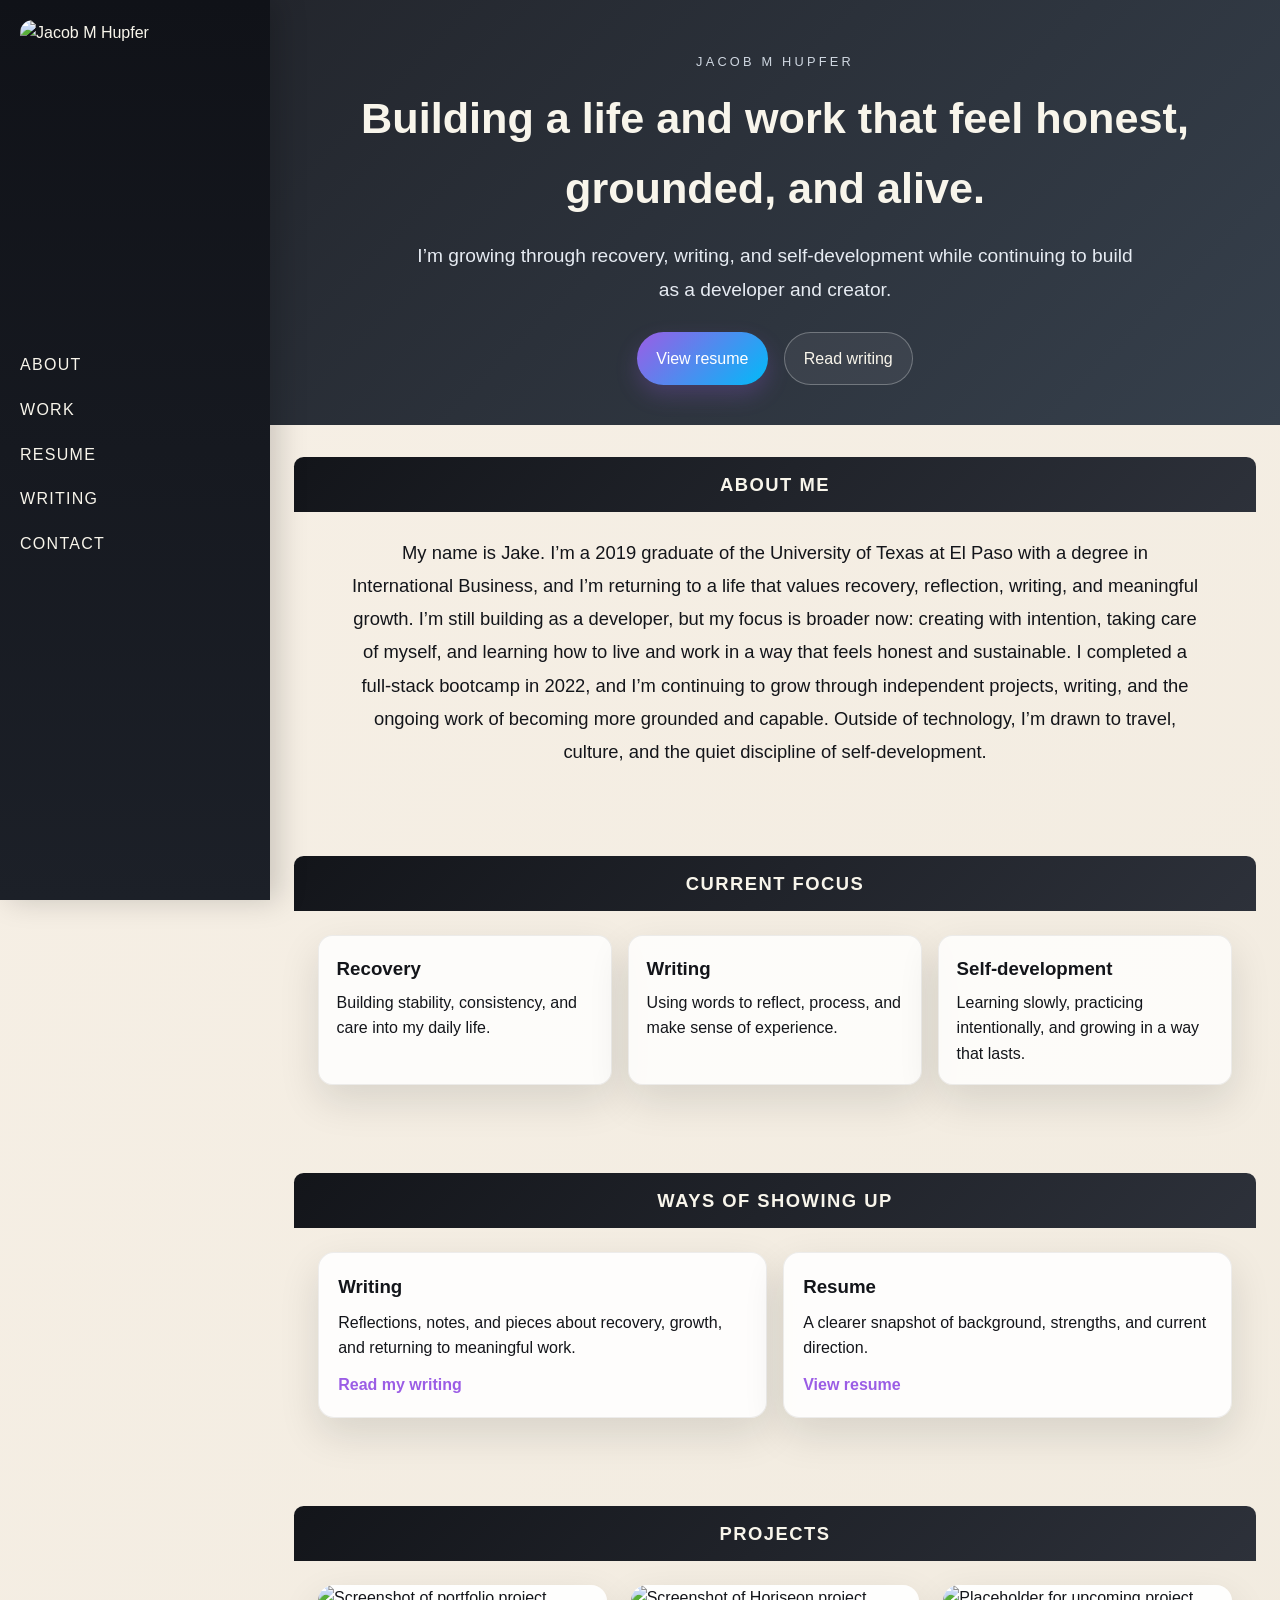
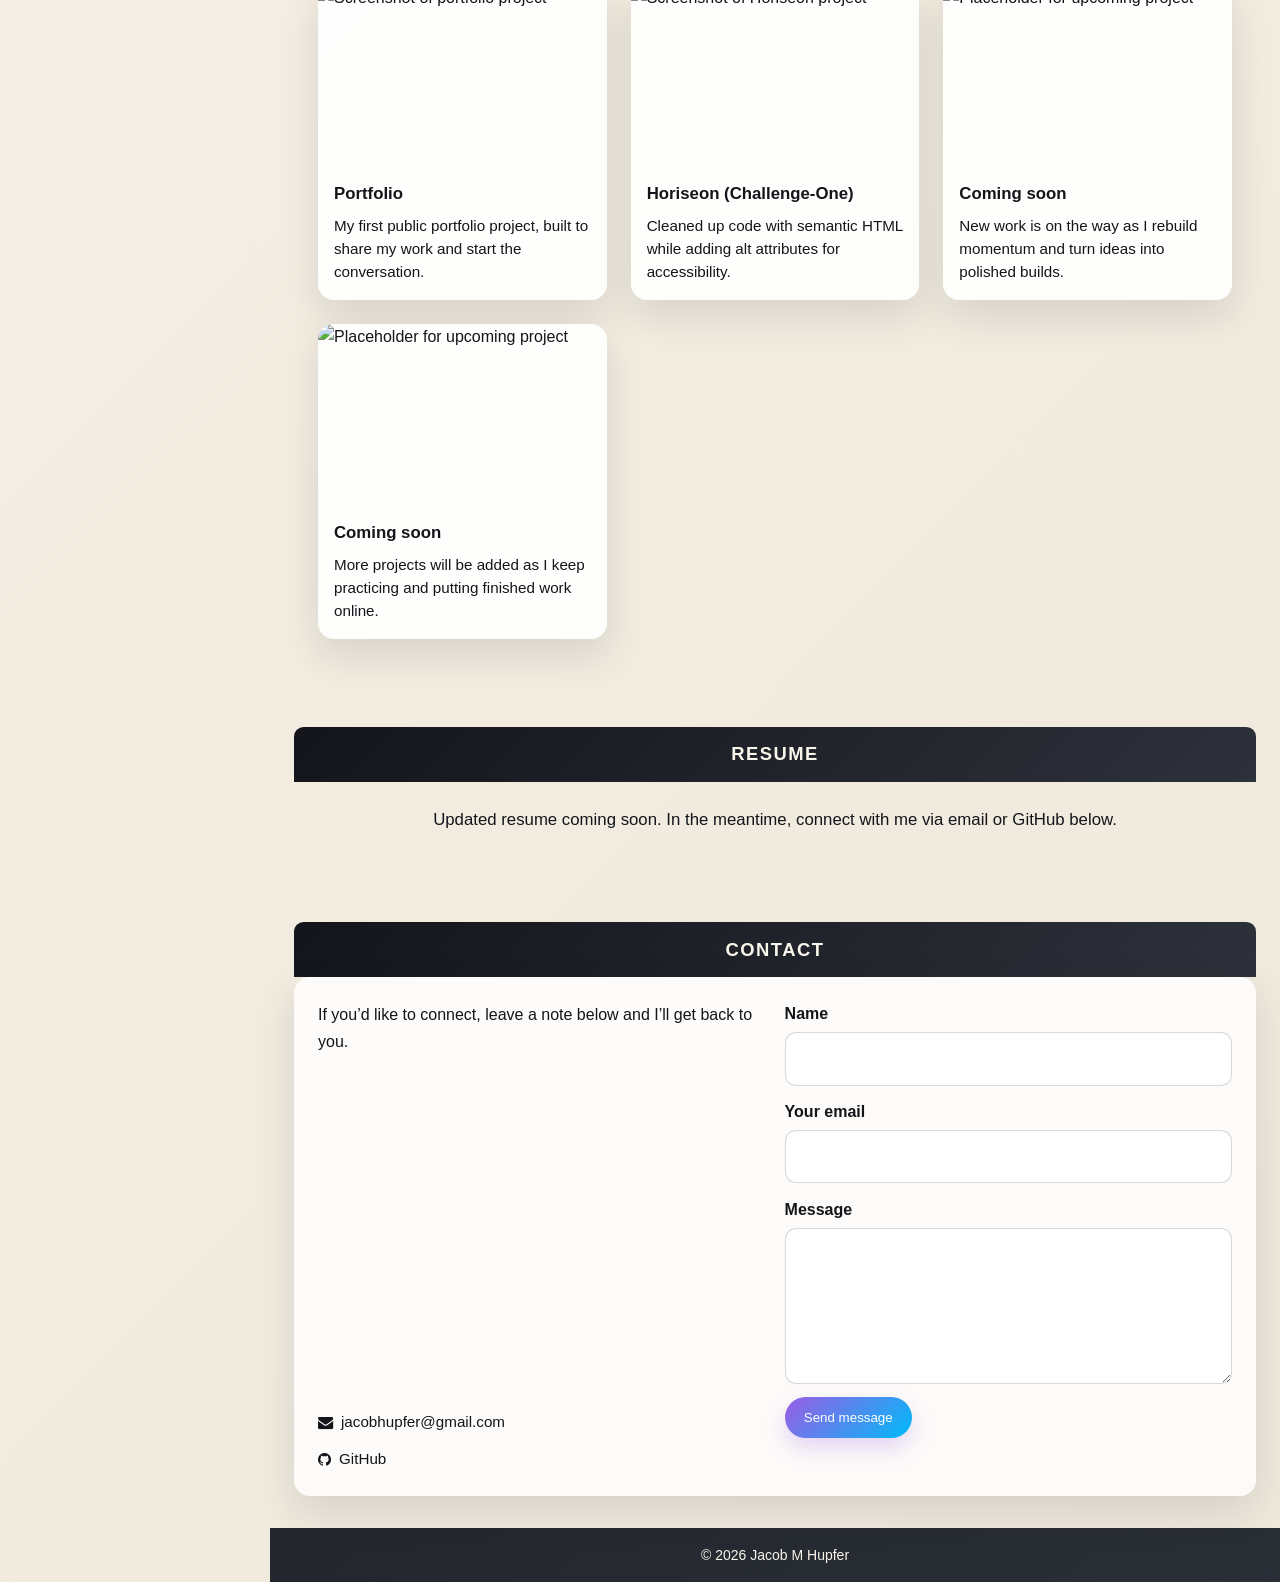
==== index.html @ 5aeaf030 "Polish branding and navigation" ====
<!DOCTYPE html>
<html lang="en">

<head>
    <meta charset="UTF-8">
    <meta name="viewport" content="width=device-width, initial-scale=1.0">
    <meta name="description" content="Portfolio of Jacob M Hupfer — developer returning to software through independent projects.">
    <link rel="stylesheet" href="assets/css/style.css">
    <link rel="stylesheet" href="https://maxcdn.bootstrapcdn.com/font-awesome/4.4.0/css/font-awesome.min.css">
    <title>Jacob M Hupfer | Portfolio</title>
</head>

<body>
    <nav class="navbar" aria-label="Main navigation">
        <img src="assets/images/Profile Photo.jpg" alt="Jacob M Hupfer" width="230" height="300">
        <ul class="navbar-items">
            <li><a href="#bio">About</a></li>
            <li><a href="#projects">Work</a></li>
            <li><a href="resume.html">Resume</a></li>
            <li><a href="writing.html">Writing</a></li>
            <li><a href="#call-me">Contact</a></li>
        </ul>
    </nav>

    <div class="page-content">
        <header class="site-header">
            <div class="hero-content">
                <p class="eyebrow">Jacob M Hupfer</p>
                <h1>Building a life and work that feel honest, grounded, and alive.</h1>
                <p class="hero-copy">I’m growing through recovery, writing, and self-development while continuing to build as a developer and creator.</p>
                <div class="hero-actions">
                    <a class="button primary" href="resume.html">View resume</a>
                    <a class="button secondary" href="writing.html">Read writing</a>
                </div>
            </div>
        </header>

        <main>
            <section class="biography fade-in">
                <h2 id="bio">About Me</h2>
                <p>
                    My name is Jake. I’m a 2019 graduate of the University of Texas at El Paso with a degree in International
                    Business, and I’m returning to a life that values recovery, reflection, writing, and meaningful growth.
                    I’m still building as a developer, but my focus is broader now: creating with intention, taking care of
                    myself, and learning how to live and work in a way that feels honest and sustainable. I completed a
                    full-stack bootcamp in 2022, and I’m continuing to grow through independent projects, writing, and the
                    ongoing work of becoming more grounded and capable. Outside of technology, I’m drawn to travel,
                    culture, and the quiet discipline of self-development.
                </p>
            </section>

            <section class="focus-section fade-in">
                <h2 id="focus">Current Focus</h2>
                <div class="focus-grid">
                    <article class="focus-card">
                        <h3>Recovery</h3>
                        <p>Building stability, consistency, and care into my daily life.</p>
                    </article>
                    <article class="focus-card">
                        <h3>Writing</h3>
                        <p>Using words to reflect, process, and make sense of experience.</p>
                    </article>
                    <article class="focus-card">
                        <h3>Self-development</h3>
                        <p>Learning slowly, practicing intentionally, and growing in a way that lasts.</p>
                    </article>
                </div>
            </section>

            <section class="path-section fade-in">
                <h2>Ways of showing up</h2>
                <div class="path-grid">
                    <article class="path-card">
                        <h3>Writing</h3>
                        <p>Reflections, notes, and pieces about recovery, growth, and returning to meaningful work.</p>
                        <a class="text-link" href="writing.html">Read my writing</a>
                    </article>
                    <article class="path-card">
                        <h3>Resume</h3>
                        <p>A clearer snapshot of background, strengths, and current direction.</p>
                        <a class="text-link" href="resume.html">View resume</a>
                    </article>
                </div>
            </section>

            <section class="projects fade-in">
                <h2 id="projects">Projects</h2>
                <div class="project-grid">
                    <article class="card">
                        <a href="https://jmhupfer.github.io/Challenge-02/" target="_blank" rel="noopener noreferrer">
                            <img src="assets/images/love-coding.jpg" alt="Screenshot of portfolio project">
                        </a>
                        <div class="card-body">
                            <h3>Portfolio</h3>
                            <p>My first public portfolio project, built to share my work and start the conversation.</p>
                        </div>
                    </article>

                    <article class="card">
                        <a href="https://jmhupfer.github.io/Challenge-One/" target="_blank" rel="noopener noreferrer">
                            <img src="assets/images/hacienda.jpg" alt="Screenshot of Horiseon project">
                        </a>
                        <div class="card-body">
                            <h3>Horiseon (Challenge-One)</h3>
                            <p>Cleaned up code with semantic HTML while adding alt attributes for accessibility.</p>
                        </div>
                    </article>

                    <article class="card">
                        <img src="assets/images/black-and-white-city.jpg" alt="Placeholder for upcoming project">
                        <div class="card-body">
                            <h3>Coming soon</h3>
                            <p>New work is on the way as I rebuild momentum and turn ideas into polished builds.</p>
                        </div>
                    </article>

                    <article class="card">
                        <img src="assets/images/black-and-white-city.jpg" alt="Placeholder for upcoming project">
                        <div class="card-body">
                            <h3>Coming soon</h3>
                            <p>More projects will be added as I keep practicing and putting finished work online.</p>
                        </div>
                    </article>
                </div>
            </section>

            <section class="resume-section fade-in">
                <h2 id="resume">Resume</h2>
                <p>Updated resume coming soon. In the meantime, connect with me via email or GitHub below.</p>
            </section>

            <section class="contacts fade-in">
                <h2 id="call-me">Contact</h2>
                <div class="contact-shell">
                    <div class="contact-details">
                        <p class="contact-intro">If you’d like to connect, leave a note below and I’ll get back to you.</p>
                        <ul class="contact-links">
                            <li><i class="fa fa-envelope" aria-hidden="true"></i><a href="mailto:jacobhupfer@gmail.com">jacobhupfer@gmail.com</a></li>
                            <li><i class="fa fa-github" aria-hidden="true"></i><a href="https://github.com/JMHupfer" target="_blank" rel="noopener noreferrer">GitHub</a></li>
                        </ul>
                    </div>

                    <form class="contact-form" id="contact-form" novalidate>
                        <div class="form-row">
                            <label for="name">Name</label>
                            <input id="name" name="name" type="text" required autocomplete="name">
                        </div>

                        <div class="form-row">
                            <label for="email">Your email</label>
                            <input id="email" name="email" type="email" required autocomplete="email">
                        </div>

                        <div class="form-row">
                            <label for="message">Message</label>
                            <textarea id="message" name="message" rows="5" required></textarea>
                        </div>

                        <button class="button primary" type="submit">Send message</button>
                        <p class="form-status" id="form-status" role="status" aria-live="polite"></p>
                    </form>
                </div>
            </section>
        </main>

        <footer class="site-footer">
            <p>&copy; <span id="year"></span> Jacob M Hupfer</p>
        </footer>
    </div>

    <script>
        const reveals = document.querySelectorAll('.fade-in');
        const observer = new IntersectionObserver((entries) => {
            entries.forEach((entry) => {
                if (entry.isIntersecting) {
                    entry.target.classList.add('visible');
                    observer.unobserve(entry.target);
                }
            });
        }, { threshold: 0.15 });

        reveals.forEach((element) => observer.observe(element));
        document.getElementById('year').textContent = new Date().getFullYear();

        const form = document.getElementById('contact-form');
        const statusMessage = document.getElementById('form-status');

        form.addEventListener('submit', async (event) => {
            event.preventDefault();

            const name = document.getElementById('name').value.trim();
            const senderEmail = document.getElementById('email').value.trim();
            const message = document.getElementById('message').value.trim();

            if (!name || !senderEmail || !message) {
                statusMessage.textContent = 'Please fill in each field before sending.';
                statusMessage.className = 'form-status error';
                return;
            }

            statusMessage.textContent = 'Sending your message...';
            statusMessage.className = 'form-status';

            const formData = new FormData(form);
            formData.set('_subject', `Portfolio contact from ${name}`);
            formData.set('_captcha', 'false');
            formData.set('_template', 'table');

            try {
                const response = await fetch('https://formsubmit.co/ajax/jacobhupfer@gmail.com', {
                    method: 'POST',
                    body: formData
                });

                if (!response.ok) {
                    throw new Error('Unable to send message');
                }

                form.reset();
                statusMessage.textContent = 'Thanks! Your message has been sent.';
                statusMessage.className = 'form-status success';
            } catch (error) {
                statusMessage.textContent = 'Sorry, that did not go through. Please email me directly instead.';
                statusMessage.className = 'form-status error';
            }
        });
    </script>
</body>

</html>
---- assets/css/style.css ----
:root {
  --sidebar-width: 270px;
  --color-bg: #efe9dd;
  --color-dark: #23262d;
  --color-black: #13151a;
  --color-light: #f8f5eb;
  --color-accent: #9b5de5;
  --color-accent-2: #00bbf9;
  --shadow: 0 16px 40px rgba(19, 21, 26, 0.12);
}

* {
  box-sizing: border-box;
  margin: 0;
  padding: 0;
}

html {
  scroll-behavior: smooth;
}

body {
  font-family: 'Segoe UI', Tahoma, Geneva, Verdana, sans-serif;
  background: linear-gradient(135deg, #f7f0e6 0%, var(--color-bg) 100%);
  color: var(--color-black);
  line-height: 1.6;
}

a {
  color: inherit;
  text-decoration: none;
}

img {
  display: block;
  max-width: 100%;
  height: auto;
}

.navbar {
  position: fixed;
  top: 0;
  left: 0;
  width: var(--sidebar-width);
  height: 100vh;
  padding: 20px;
  background: linear-gradient(180deg, #101218 0%, #1c2028 100%);
  color: var(--color-light);
  z-index: 100;
  box-shadow: 8px 0 28px rgba(0, 0, 0, 0.18);
}

.navbar img {
  width: 100%;
  height: auto;
  margin-bottom: 2rem;
  object-fit: cover;
  border-radius: 0.8rem;
}

.navbar-items {
  display: flex;
  flex-direction: column;
  gap: 1.2rem;
  list-style: none;
  text-transform: uppercase;
  font-size: 1rem;
  letter-spacing: 0.08em;
}

.navbar-items a {
  color: var(--color-light);
  transition: border-color 0.2s ease, color 0.2s ease;
}

.navbar-items a:hover,
.navbar-items a:focus-visible {
  color: #fff;
  border-bottom: 2px solid var(--color-light);
}

.page-content {
  margin-left: var(--sidebar-width);
  min-height: 100vh;
  display: flex;
  flex-direction: column;
}

.site-header {
  background: linear-gradient(135deg, var(--color-dark) 0%, #36404c 100%);
  color: var(--color-light);
  padding: 3rem 1.5rem 2.5rem;
}

.hero-content {
  max-width: 900px;
  margin: 0 auto;
  text-align: center;
}

.eyebrow {
  display: inline-block;
  margin-bottom: 0.75rem;
  font-size: 0.8rem;
  letter-spacing: 0.25em;
  text-transform: uppercase;
  color: #cfd7e1;
}

.site-header h1 {
  font-size: clamp(1.8rem, 3.5vw, 2.7rem);
  font-weight: 600;
  margin-bottom: 1rem;
}

.hero-copy {
  font-size: clamp(1rem, 2vw, 1.2rem);
  line-height: 1.8;
  color: #e6ebf2;
  max-width: 720px;
  margin: 0 auto 1.5rem;
}

.hero-actions {
  display: flex;
  justify-content: center;
  gap: 1rem;
  flex-wrap: wrap;
}

.button {
  display: inline-flex;
  align-items: center;
  justify-content: center;
  padding: 0.8rem 1.2rem;
  border-radius: 999px;
  transition: transform 0.2s ease, box-shadow 0.2s ease;
}

.button:hover,
.button:focus-visible {
  transform: translateY(-2px);
}

.button.primary {
  background: linear-gradient(135deg, var(--color-accent), var(--color-accent-2));
  color: white;
  box-shadow: 0 10px 22px rgba(155, 93, 229, 0.24);
}

.button.secondary {
  border: 1px solid rgba(255, 255, 255, 0.28);
  color: var(--color-light);
  background: rgba(255, 255, 255, 0.06);
}

main section {
  padding: 0 1.5rem 2rem;
}

main h2 {
  text-align: center;
  padding: 0.8rem 1rem;
  background: linear-gradient(135deg, var(--color-black), #2d313a);
  color: var(--color-light);
  text-transform: uppercase;
  font-size: 1.15rem;
  font-weight: 600;
  letter-spacing: 0.08em;
  border-radius: 0.6rem 0.6rem 0 0;
}

.biography,
.focus-section,
.projects,
.resume-section,
.contacts {
  margin-top: 2rem;
}

.biography p {
  padding: 1.5rem;
  font-size: clamp(1rem, 2vw, 1.15rem);
  line-height: 1.8;
  text-align: center;
  max-width: 900px;
  margin: 0 auto;
}

.focus-grid {
  display: grid;
  grid-template-columns: repeat(auto-fit, minmax(220px, 1fr));
  gap: 1rem;
  padding: 1.5rem;
}

.focus-card {
  padding: 1.1rem;
  background: rgba(255, 255, 255, 0.8);
  border: 1px solid rgba(19, 21, 26, 0.07);
  border-radius: 0.9rem;
  box-shadow: var(--shadow);
}

.focus-card h3 {
  margin-bottom: 0.4rem;
  color: var(--color-black);
}

.project-grid {
  display: grid;
  grid-template-columns: repeat(auto-fit, minmax(270px, 1fr));
  gap: 1.5rem;
  padding: 1.5rem;
}

.card {
  display: flex;
  flex-direction: column;
  background: rgba(255, 255, 255, 0.95);
  border-radius: 1rem;
  overflow: hidden;
  box-shadow: var(--shadow);
  transition: transform 0.2s ease, box-shadow 0.2s ease;
}

.card:hover,
.card:focus-within {
  transform: translateY(-6px);
  box-shadow: 0 22px 44px rgba(19, 21, 26, 0.16);
}

.card a {
  display: block;
}

.card img {
  width: 100%;
  aspect-ratio: 16 / 10;
  object-fit: cover;
  transition: opacity 0.2s ease;
}

.card a:hover img,
.card a:focus-visible img {
  opacity: 0.8;
}

.card-body {
  padding: 1rem;
  color: var(--color-black);
  flex: 1;
}

.card-body h3 {
  font-size: 1.05rem;
  font-weight: 600;
  margin-bottom: 0.45rem;
}

.card-body p {
  font-size: 0.95rem;
  line-height: 1.5;
}

.resume-section p {
  padding: 1.5rem;
  font-size: 1.05rem;
  line-height: 1.7;
  text-align: center;
}

.contact-links {
  display: flex;
  flex-wrap: wrap;
  justify-content: center;
  gap: 1rem 2rem;
  list-style: none;
  padding: 1.5rem;
  text-transform: uppercase;
  font-size: 0.95rem;
}

.contact-links li {
  display: flex;
  align-items: center;
  gap: 0.5rem;
}

.contact-links a:hover,
.contact-links a:focus-visible {
  border-bottom: 2px solid var(--color-black);
}

.path-section {
  margin-top: 2rem;
}

.path-grid {
  display: grid;
  grid-template-columns: repeat(auto-fit, minmax(260px, 1fr));
  gap: 1rem;
  padding: 1.5rem;
}

.path-card {
  padding: 1.2rem;
  background: rgba(255, 255, 255, 0.88);
  border: 1px solid rgba(19, 21, 26, 0.07);
  border-radius: 1rem;
  box-shadow: var(--shadow);
}

.path-card h3 {
  margin-bottom: 0.45rem;
}

.text-link {
  display: inline-block;
  margin-top: 0.7rem;
  font-weight: 600;
  color: var(--color-accent);
}

.contact-shell {
  display: grid;
  grid-template-columns: repeat(auto-fit, minmax(270px, 1fr));
  gap: 1.2rem;
  padding: 1.5rem;
  background: rgba(255, 255, 255, 0.82);
  border-radius: 1rem;
  box-shadow: var(--shadow);
}

.contact-details {
  display: flex;
  flex-direction: column;
  justify-content: space-between;
  gap: 1rem;
}

.contact-intro {
  font-size: 1rem;
  line-height: 1.7;
}

.contact-links {
  display: grid;
  gap: 0.8rem;
  justify-content: start;
  padding: 0;
  text-transform: none;
}

.contact-form {
  display: grid;
  gap: 0.85rem;
}

.form-row {
  display: grid;
  gap: 0.35rem;
}

.form-row label {
  font-weight: 600;
}

.form-row input,
.form-row textarea {
  width: 100%;
  padding: 0.8rem 0.9rem;
  border: 1px solid rgba(19, 21, 26, 0.16);
  border-radius: 0.7rem;
  font: inherit;
  background: #fff;
}

.form-row textarea {
  resize: vertical;
}

.contact-form button {
  border: 0;
  cursor: pointer;
  justify-self: start;
}

.form-status {
  min-height: 1.25rem;
  font-size: 0.95rem;
  color: var(--color-dark);
  transition: color 0.2s ease, transform 0.2s ease;
}

.form-status.success {
  color: #1f7a43;
  transform: translateY(-2px);
  animation: pulse-success 0.6s ease;
}

.form-status.error {
  color: #b00020;
  transform: translateY(-2px);
}

@keyframes pulse-success {
  0% { transform: scale(0.98); }
  50% { transform: scale(1.01); }
  100% { transform: scale(1); }
}

.subpage-hero {
  padding-bottom: 2rem;
}

.subpage-content {
  padding: 1.5rem;
  max-width: 860px;
  margin: 0 auto 2rem;
}

.subpage-content .intro,
.subpage-content .section-card {
  background: rgba(255, 255, 255, 0.9);
  border-radius: 1rem;
  box-shadow: var(--shadow);
  padding: 1.2rem 1.3rem;
  margin-bottom: 1rem;
}

.section-card h3 {
  margin-bottom: 0.45rem;
}

.section-card ul {
  padding-left: 1.2rem;
  display: grid;
  gap: 0.45rem;
}

.site-footer {
  margin-top: auto;
  background: linear-gradient(135deg, var(--color-dark), #2a2f37);
  color: var(--color-light);
  text-align: center;
  padding: 1rem;
  font-size: 0.875rem;
}

.fade-in {
  opacity: 0;
  transform: translateY(22px);
  transition: opacity 0.6s ease, transform 0.6s ease;
}

.fade-in.visible {
  opacity: 1;
  transform: translateY(0);
}

@media (max-width: 900px) {
  .navbar {
    width: 220px;
  }

  .page-content {
    margin-left: 220px;
  }
}

@media (max-width: 768px) {
  .navbar {
    position: static;
    width: 100%;
    height: auto;
    box-shadow: none;
  }

  .navbar img {
    max-width: 180px;
    margin: 0 auto 1.5rem;
  }

  .navbar-items {
    flex-direction: row;
    flex-wrap: wrap;
    justify-content: center;
    gap: 1rem;
  }

  .page-content {
    margin-left: 0;
  }

  .project-grid,
  .focus-grid {
    grid-template-columns: 1fr;
  }

  .contact-links {
    flex-direction: column;
    align-items: center;
  }
}

@media (max-width: 480px) {
  .hero-actions {
    flex-direction: column;
  }

  .button {
    width: 100%;
  }

  main section {
    padding: 0 1rem 1.5rem;
  }
}

@media (prefers-reduced-motion: reduce) {
  html {
    scroll-behavior: auto;
  }

  .fade-in {
    opacity: 1;
    transform: none;
    transition: none;
  }

  .button,
  .card {
    transition: none;
  }
}
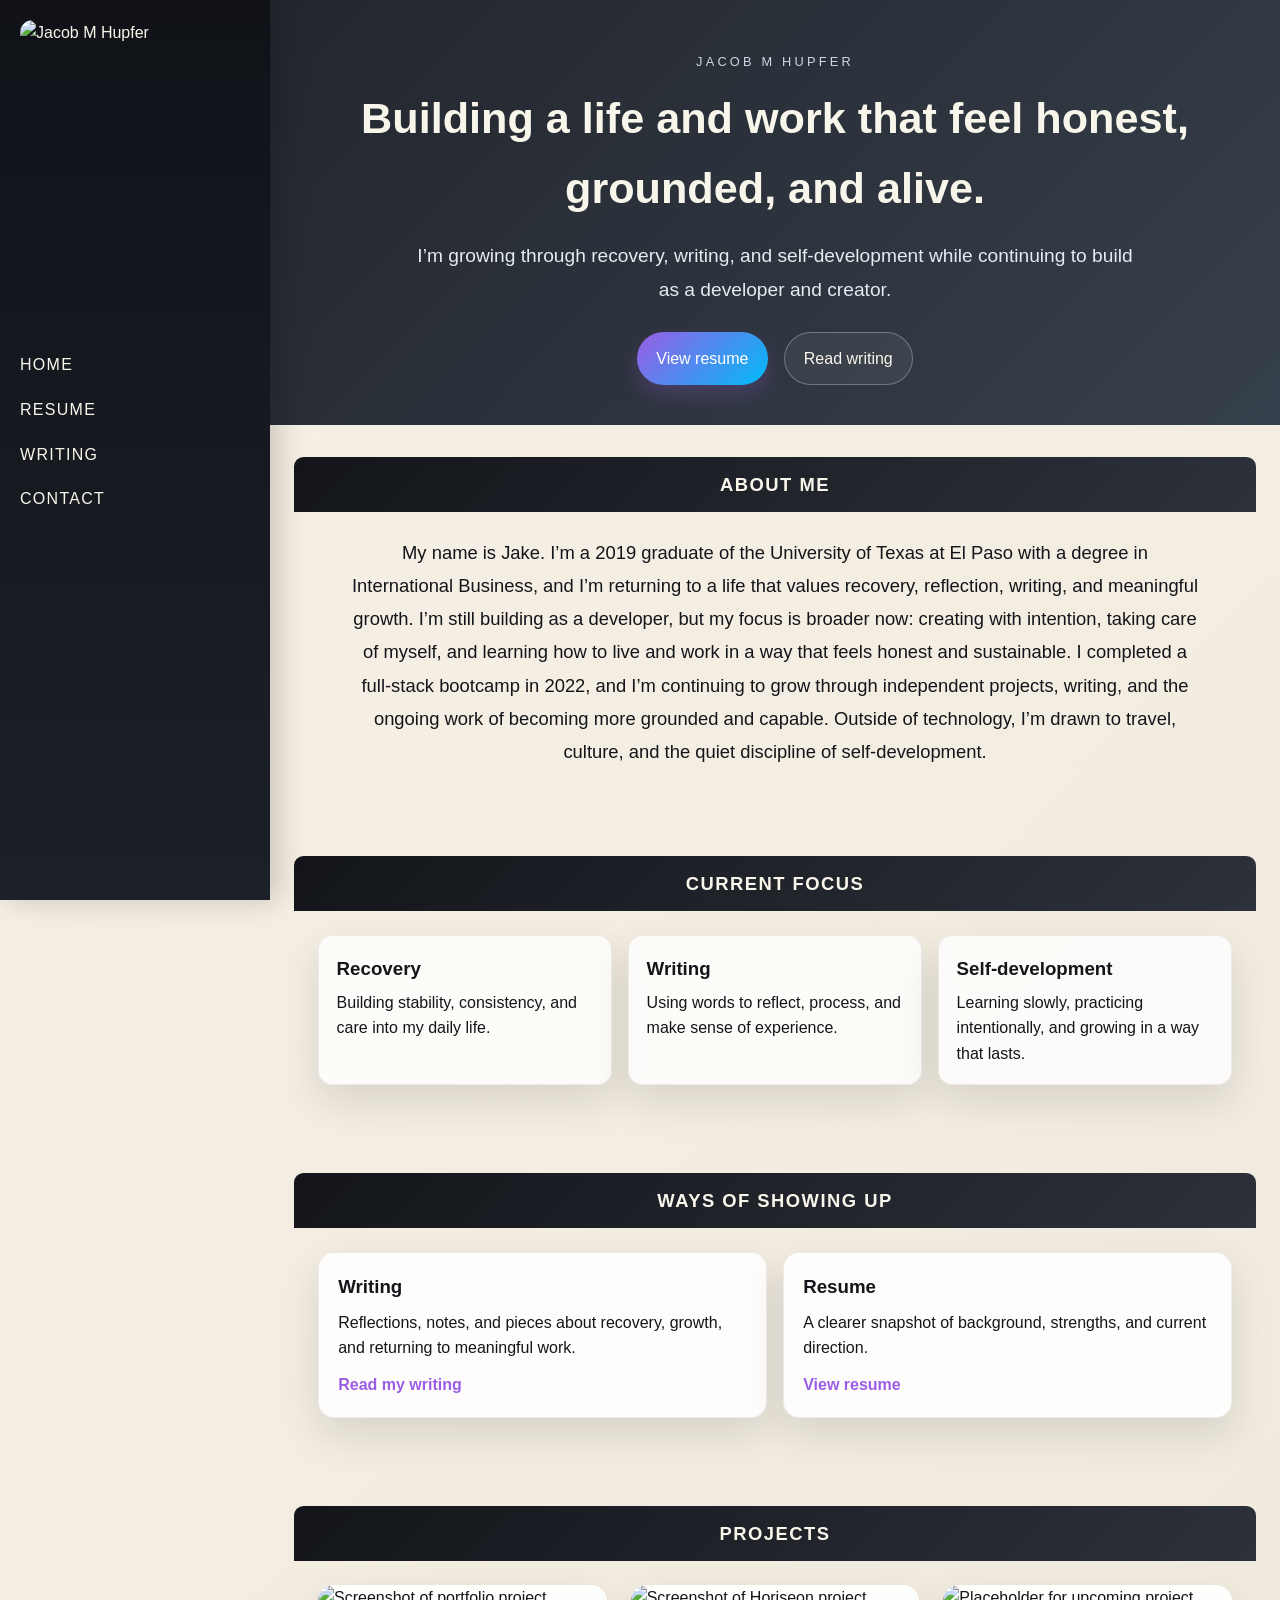
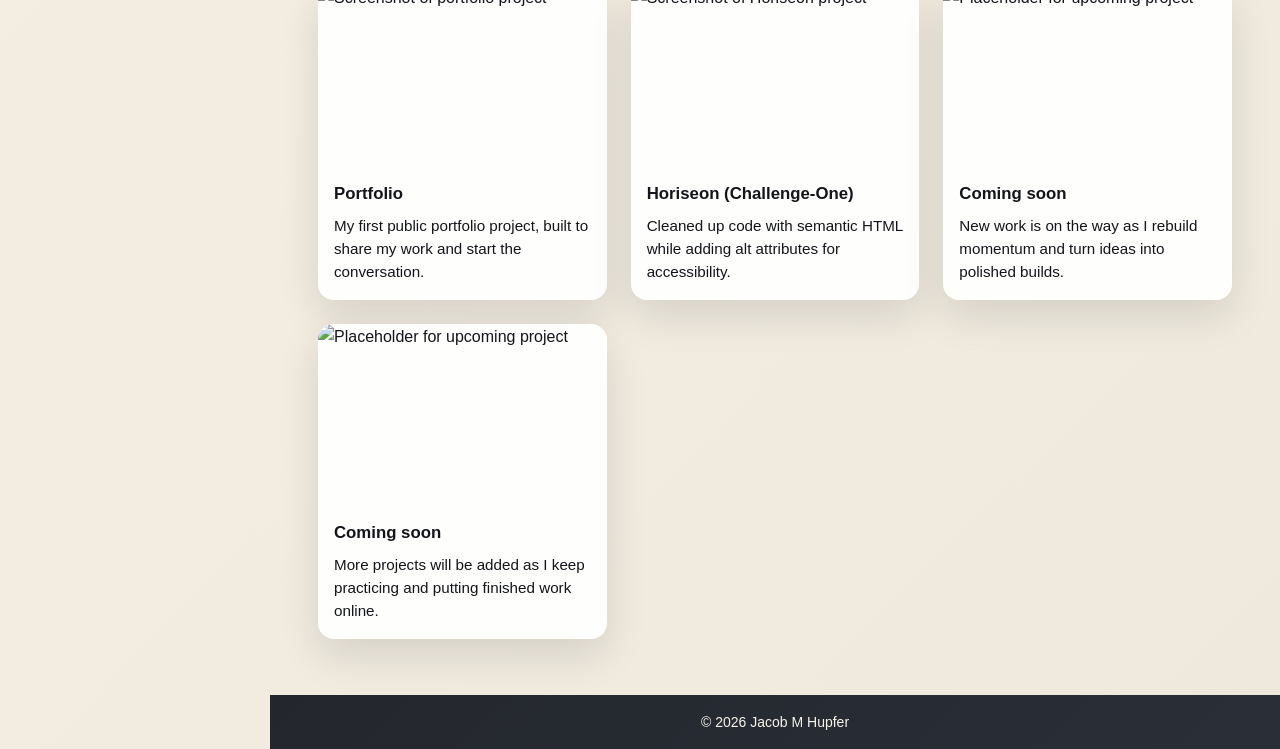
==== commit 003349e4: "Simplify navigation and remove email from contact page" ====
--- a/index.html
+++ b/index.html
@@ -14,11 +14,10 @@
     <nav class="navbar" aria-label="Main navigation">
         <img src="assets/images/Profile Photo.jpg" alt="Jacob M Hupfer" width="230" height="300">
         <ul class="navbar-items">
-            <li><a href="#bio">About</a></li>
-            <li><a href="#projects">Work</a></li>
+            <li><a class="active" href="index.html">Home</a></li>
             <li><a href="resume.html">Resume</a></li>
             <li><a href="writing.html">Writing</a></li>
-            <li><a href="#call-me">Contact</a></li>
+            <li><a href="contact.html">Contact</a></li>
         </ul>
     </nav>
 
@@ -67,8 +66,8 @@
                 </div>
             </section>
 
-            <section class="path-section fade-in">
-                <h2>Ways of showing up</h2>
+            <section class="path-section fade-in" id="showing-up">
+                <h2>Ways of Showing Up</h2>
                 <div class="path-grid">
                     <article class="path-card">
                         <h3>Writing</h3>
@@ -124,43 +123,6 @@
                 </div>
             </section>
 
-            <section class="resume-section fade-in">
-                <h2 id="resume">Resume</h2>
-                <p>Updated resume coming soon. In the meantime, connect with me via email or GitHub below.</p>
-            </section>
-
-            <section class="contacts fade-in">
-                <h2 id="call-me">Contact</h2>
-                <div class="contact-shell">
-                    <div class="contact-details">
-                        <p class="contact-intro">If you’d like to connect, leave a note below and I’ll get back to you.</p>
-                        <ul class="contact-links">
-                            <li><i class="fa fa-envelope" aria-hidden="true"></i><a href="mailto:jacobhupfer@gmail.com">jacobhupfer@gmail.com</a></li>
-                            <li><i class="fa fa-github" aria-hidden="true"></i><a href="https://github.com/JMHupfer" target="_blank" rel="noopener noreferrer">GitHub</a></li>
-                        </ul>
-                    </div>
-
-                    <form class="contact-form" id="contact-form" novalidate>
-                        <div class="form-row">
-                            <label for="name">Name</label>
-                            <input id="name" name="name" type="text" required autocomplete="name">
-                        </div>
-
-                        <div class="form-row">
-                            <label for="email">Your email</label>
-                            <input id="email" name="email" type="email" required autocomplete="email">
-                        </div>
-
-                        <div class="form-row">
-                            <label for="message">Message</label>
-                            <textarea id="message" name="message" rows="5" required></textarea>
-                        </div>
-
-                        <button class="button primary" type="submit">Send message</button>
-                        <p class="form-status" id="form-status" role="status" aria-live="polite"></p>
-                    </form>
-                </div>
-            </section>
         </main>
 
         <footer class="site-footer">
@@ -182,48 +144,6 @@
         reveals.forEach((element) => observer.observe(element));
         document.getElementById('year').textContent = new Date().getFullYear();
 
-        const form = document.getElementById('contact-form');
-        const statusMessage = document.getElementById('form-status');
-
-        form.addEventListener('submit', async (event) => {
-            event.preventDefault();
-
-            const name = document.getElementById('name').value.trim();
-            const senderEmail = document.getElementById('email').value.trim();
-            const message = document.getElementById('message').value.trim();
-
-            if (!name || !senderEmail || !message) {
-                statusMessage.textContent = 'Please fill in each field before sending.';
-                statusMessage.className = 'form-status error';
-                return;
-            }
-
-            statusMessage.textContent = 'Sending your message...';
-            statusMessage.className = 'form-status';
-
-            const formData = new FormData(form);
-            formData.set('_subject', `Portfolio contact from ${name}`);
-            formData.set('_captcha', 'false');
-            formData.set('_template', 'table');
-
-            try {
-                const response = await fetch('https://formsubmit.co/ajax/jacobhupfer@gmail.com', {
-                    method: 'POST',
-                    body: formData
-                });
-
-                if (!response.ok) {
-                    throw new Error('Unable to send message');
-                }
-
-                form.reset();
-                statusMessage.textContent = 'Thanks! Your message has been sent.';
-                statusMessage.className = 'form-status success';
-            } catch (error) {
-                statusMessage.textContent = 'Sorry, that did not go through. Please email me directly instead.';
-                statusMessage.className = 'form-status error';
-            }
-        });
     </script>
 </body>
 
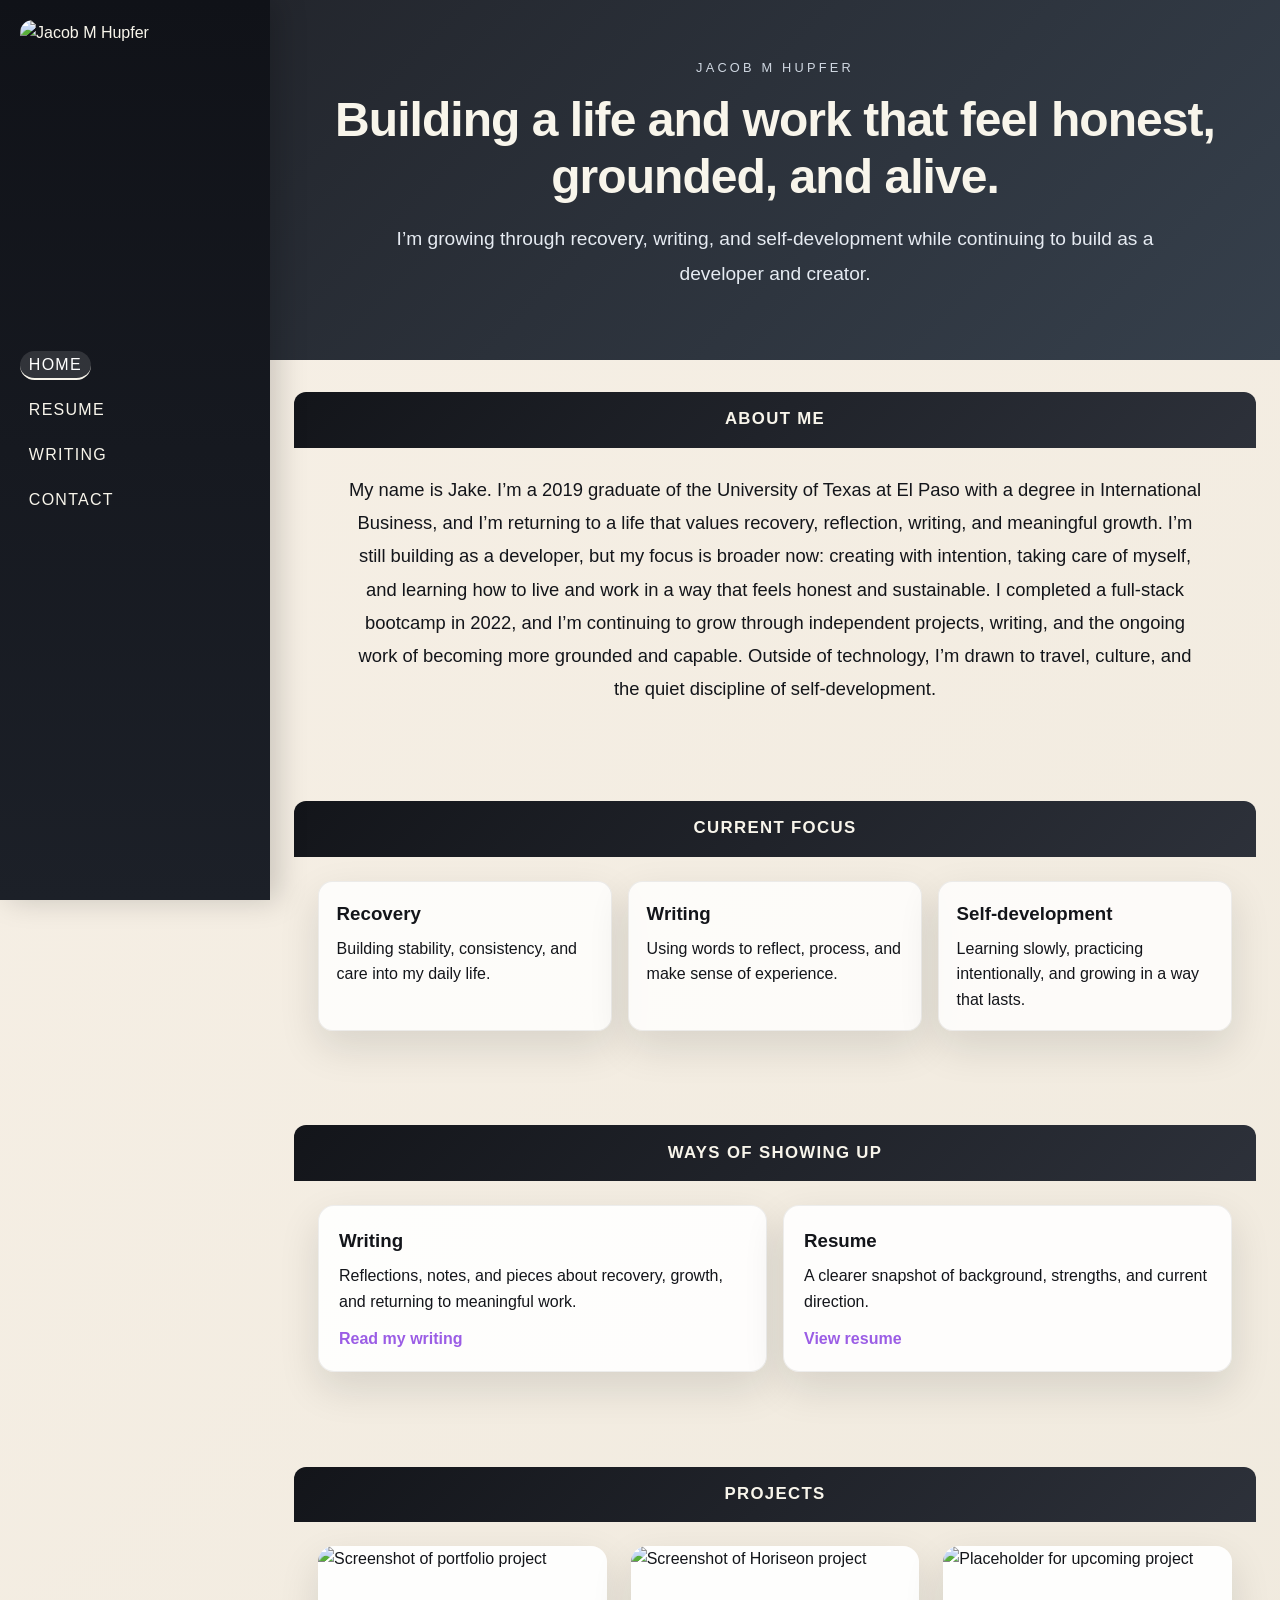
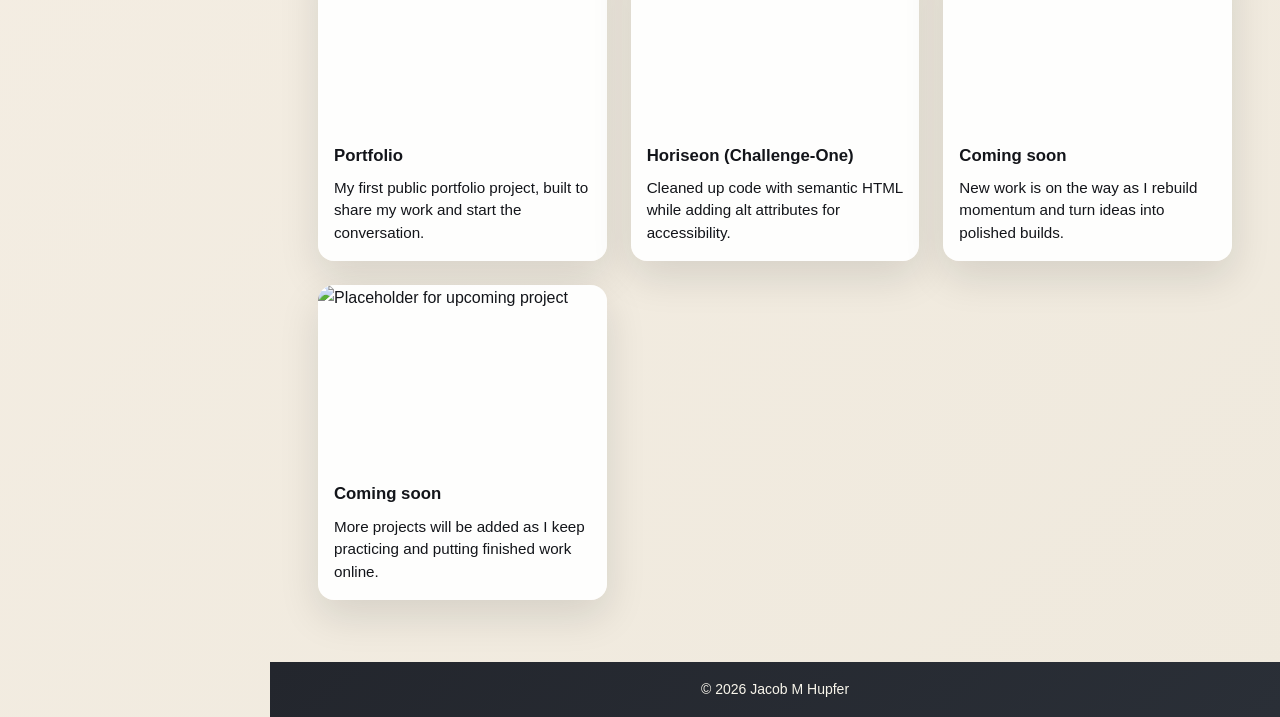
==== commit aa3bf1c3: "Add mobile navigation menu" ====
--- a/index.html
+++ b/index.html
@@ -12,8 +12,13 @@
 
 <body>
     <nav class="navbar" aria-label="Main navigation">
+        <button class="menu-toggle" type="button" aria-expanded="false" aria-controls="navbar-menu" aria-label="Toggle navigation">
+            <span></span>
+            <span></span>
+            <span></span>
+        </button>
         <img src="assets/images/Profile Photo.jpg" alt="Jacob M Hupfer" width="230" height="300">
-        <ul class="navbar-items">
+        <ul class="navbar-items" id="navbar-menu">
             <li><a class="active" href="index.html">Home</a></li>
             <li><a href="resume.html">Resume</a></li>
             <li><a href="writing.html">Writing</a></li>
@@ -27,10 +32,6 @@
                 <p class="eyebrow">Jacob M Hupfer</p>
                 <h1>Building a life and work that feel honest, grounded, and alive.</h1>
                 <p class="hero-copy">I’m growing through recovery, writing, and self-development while continuing to build as a developer and creator.</p>
-                <div class="hero-actions">
-                    <a class="button primary" href="resume.html">View resume</a>
-                    <a class="button secondary" href="writing.html">Read writing</a>
-                </div>
             </div>
         </header>
 
@@ -144,6 +145,15 @@
         reveals.forEach((element) => observer.observe(element));
         document.getElementById('year').textContent = new Date().getFullYear();
 
+        const menuToggle = document.querySelector('.menu-toggle');
+        const navbarMenu = document.getElementById('navbar-menu');
+
+        if (menuToggle && navbarMenu) {
+            menuToggle.addEventListener('click', () => {
+                const isOpen = navbarMenu.classList.toggle('is-open');
+                menuToggle.setAttribute('aria-expanded', String(isOpen));
+            });
+        }
     </script>
 </body>
 
--- a/assets/css/style.css
+++ b/assets/css/style.css
@@ -24,6 +24,7 @@
   background: linear-gradient(135deg, #f7f0e6 0%, var(--color-bg) 100%);
   color: var(--color-black);
   line-height: 1.6;
+  overflow-x: hidden;
 }
 
 a {
@@ -68,13 +69,39 @@
   letter-spacing: 0.08em;
 }
 
+.menu-toggle {
+  display: none;
+  border: 0;
+  background: transparent;
+  padding: 0.2rem;
+  cursor: pointer;
+  margin-bottom: 0.75rem;
+}
+
+.menu-toggle span {
+  display: block;
+  width: 24px;
+  height: 2px;
+  background: var(--color-light);
+  margin: 4px 0;
+  border-radius: 999px;
+}
+
 .navbar-items a {
   color: var(--color-light);
-  transition: border-color 0.2s ease, color 0.2s ease;
+  transition: border-color 0.2s ease, color 0.2s ease, background-color 0.2s ease;
+  padding: 0.3rem 0.55rem;
+  border-radius: 999px;
 }
 
 .navbar-items a:hover,
 .navbar-items a:focus-visible {
+  color: #fff;
+  border-bottom: 2px solid var(--color-light);
+}
+
+.navbar-items a.active {
+  background-color: rgba(255, 255, 255, 0.12);
   color: #fff;
   border-bottom: 2px solid var(--color-light);
 }
@@ -89,11 +116,11 @@
 .site-header {
   background: linear-gradient(135deg, var(--color-dark) 0%, #36404c 100%);
   color: var(--color-light);
-  padding: 3rem 1.5rem 2.5rem;
+  padding: 3.4rem 1.5rem 2.8rem;
 }
 
 .hero-content {
-  max-width: 900px;
+  max-width: 920px;
   margin: 0 auto;
   text-align: center;
 }
@@ -108,16 +135,18 @@
 }
 
 .site-header h1 {
-  font-size: clamp(1.8rem, 3.5vw, 2.7rem);
+  font-size: clamp(2rem, 4vw, 3rem);
   font-weight: 600;
+  line-height: 1.2;
   margin-bottom: 1rem;
+  letter-spacing: -0.02em;
 }
 
 .hero-copy {
   font-size: clamp(1rem, 2vw, 1.2rem);
   line-height: 1.8;
   color: #e6ebf2;
-  max-width: 720px;
+  max-width: 760px;
   margin: 0 auto 1.5rem;
 }
 
@@ -155,19 +184,19 @@
 }
 
 main section {
-  padding: 0 1.5rem 2rem;
+  padding: 0 1.5rem 2.4rem;
 }
 
 main h2 {
   text-align: center;
-  padding: 0.8rem 1rem;
+  padding: 0.9rem 1rem;
   background: linear-gradient(135deg, var(--color-black), #2d313a);
   color: var(--color-light);
   text-transform: uppercase;
-  font-size: 1.15rem;
+  font-size: 1.05rem;
   font-weight: 600;
   letter-spacing: 0.08em;
-  border-radius: 0.6rem 0.6rem 0 0;
+  border-radius: 0.75rem 0.75rem 0 0;
 }
 
 .biography,
@@ -179,11 +208,11 @@
 }
 
 .biography p {
-  padding: 1.5rem;
+  padding: 1.6rem 1.8rem;
   font-size: clamp(1rem, 2vw, 1.15rem);
   line-height: 1.8;
   text-align: center;
-  max-width: 900px;
+  max-width: 920px;
   margin: 0 auto;
 }
 
@@ -226,8 +255,8 @@
 
 .card:hover,
 .card:focus-within {
-  transform: translateY(-6px);
-  box-shadow: 0 22px 44px rgba(19, 21, 26, 0.16);
+  transform: translateY(-5px);
+  box-shadow: 0 18px 36px rgba(19, 21, 26, 0.16);
 }
 
 .card a {
@@ -304,8 +333,8 @@
 }
 
 .path-card {
-  padding: 1.2rem;
-  background: rgba(255, 255, 255, 0.88);
+  padding: 1.25rem;
+  background: rgba(255, 255, 255, 0.9);
   border: 1px solid rgba(19, 21, 26, 0.07);
   border-radius: 1rem;
   box-shadow: var(--shadow);
@@ -475,27 +504,59 @@
     width: 100%;
     height: auto;
     box-shadow: none;
+    padding: 1rem 1rem 0.75rem;
+  }
+
+  .menu-toggle {
+    display: inline-block;
   }
 
   .navbar img {
-    max-width: 180px;
-    margin: 0 auto 1.5rem;
+    max-width: 160px;
+    margin: 0 auto 1rem;
   }
 
   .navbar-items {
-    flex-direction: row;
-    flex-wrap: wrap;
+    display: none;
+    flex-direction: column;
+    align-items: center;
+    gap: 0.7rem 0.85rem;
+    margin-top: 0.5rem;
+  }
+
+  .navbar-items.is-open {
+    display: flex;
+  }
+
+  .navbar-items a {
+    display: inline-flex;
+    align-items: center;
     justify-content: center;
-    gap: 1rem;
+    padding: 0.45rem 0.7rem;
+    font-size: 0.9rem;
   }
 
   .page-content {
     margin-left: 0;
   }
 
+  .site-header {
+    padding: 2.4rem 1rem 2rem;
+  }
+
+  .site-header h1 {
+    font-size: clamp(1.6rem, 6vw, 2.2rem);
+  }
+
   .project-grid,
-  .focus-grid {
+  .focus-grid,
+  .path-grid {
     grid-template-columns: 1fr;
+    padding: 1rem 0;
+  }
+
+  .contact-shell {
+    padding: 1rem;
   }
 
   .contact-links {
@@ -505,16 +566,27 @@
 }
 
 @media (max-width: 480px) {
-  .hero-actions {
-    flex-direction: column;
-  }
-
   .button {
     width: 100%;
   }
 
   main section {
-    padding: 0 1rem 1.5rem;
+    padding: 0 0.9rem 1.2rem;
+  }
+
+  .biography p {
+    padding: 1rem 0.8rem;
+    text-align: left;
+  }
+
+  .path-card,
+  .focus-card,
+  .card {
+    border-radius: 0.85rem;
+  }
+
+  .subpage-content {
+    padding: 1rem 0.85rem 1.5rem;
   }
 }
 
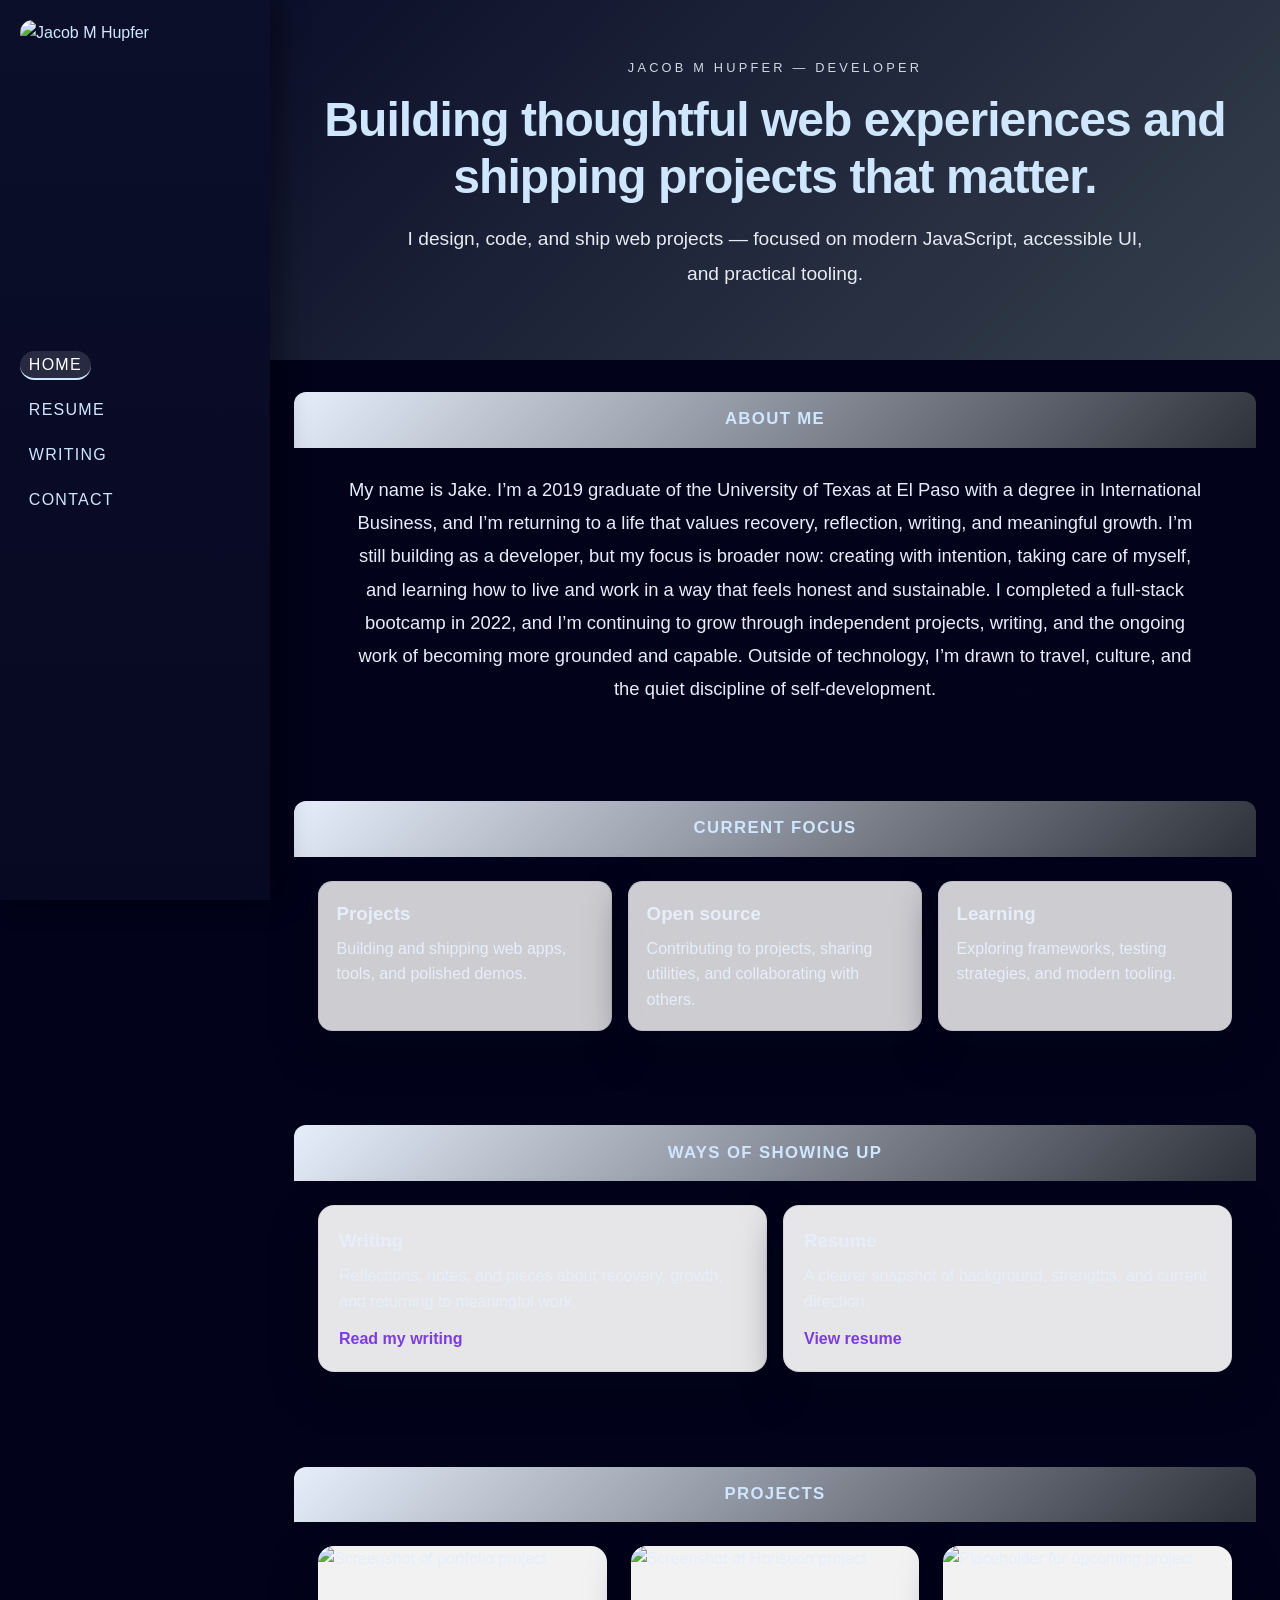
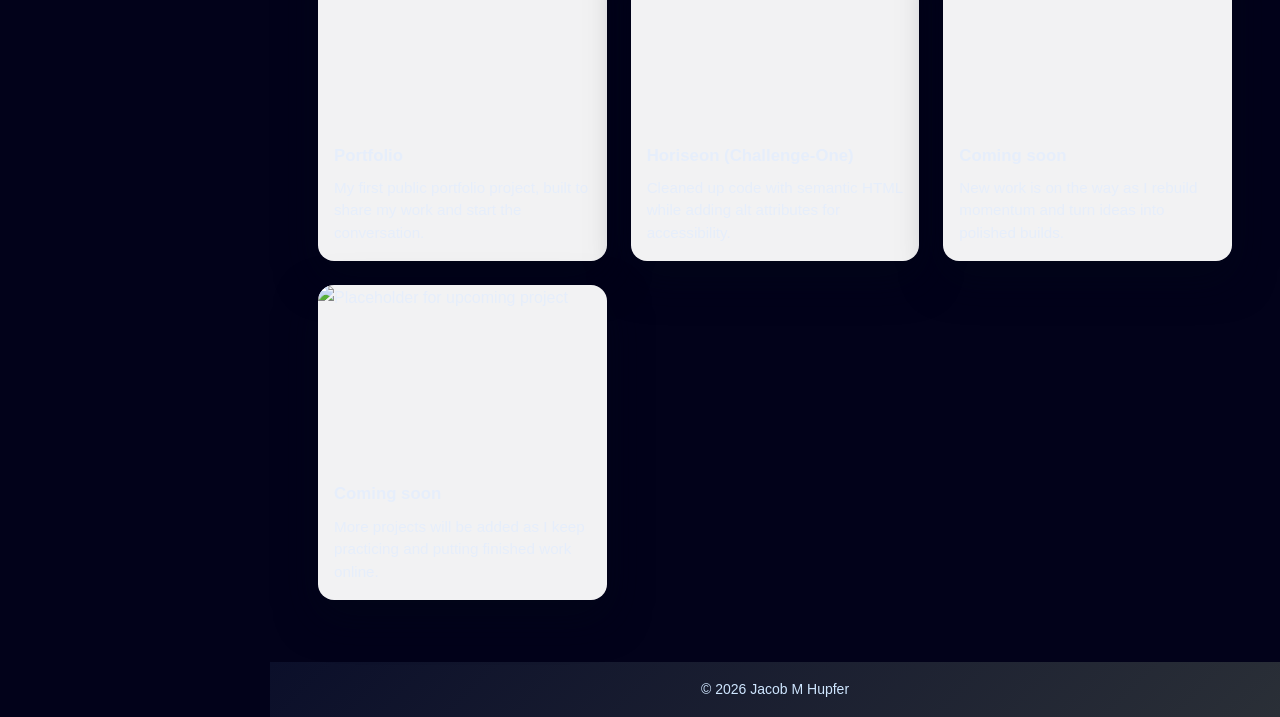
==== commit 322d2348: "Theme: galaxy palette + refocus copy to coding and projects" ====
--- a/index.html
+++ b/index.html
@@ -29,9 +29,9 @@
     <div class="page-content">
         <header class="site-header">
             <div class="hero-content">
-                <p class="eyebrow">Jacob M Hupfer</p>
-                <h1>Building a life and work that feel honest, grounded, and alive.</h1>
-                <p class="hero-copy">I’m growing through recovery, writing, and self-development while continuing to build as a developer and creator.</p>
+                <p class="eyebrow">Jacob M Hupfer — Developer</p>
+                <h1>Building thoughtful web experiences and shipping projects that matter.</h1>
+                <p class="hero-copy">I design, code, and ship web projects — focused on modern JavaScript, accessible UI, and practical tooling.</p>
             </div>
         </header>
 
@@ -52,18 +52,18 @@
             <section class="focus-section fade-in">
                 <h2 id="focus">Current Focus</h2>
                 <div class="focus-grid">
-                    <article class="focus-card">
-                        <h3>Recovery</h3>
-                        <p>Building stability, consistency, and care into my daily life.</p>
-                    </article>
-                    <article class="focus-card">
-                        <h3>Writing</h3>
-                        <p>Using words to reflect, process, and make sense of experience.</p>
-                    </article>
-                    <article class="focus-card">
-                        <h3>Self-development</h3>
-                        <p>Learning slowly, practicing intentionally, and growing in a way that lasts.</p>
-                    </article>
+                        <article class="focus-card">
+                            <h3>Projects</h3>
+                            <p>Building and shipping web apps, tools, and polished demos.</p>
+                        </article>
+                        <article class="focus-card">
+                            <h3>Open source</h3>
+                            <p>Contributing to projects, sharing utilities, and collaborating with others.</p>
+                        </article>
+                        <article class="focus-card">
+                            <h3>Learning</h3>
+                            <p>Exploring frameworks, testing strategies, and modern tooling.</p>
+                        </article>
                 </div>
             </section>
 
@@ -148,11 +148,27 @@
         const menuToggle = document.querySelector('.menu-toggle');
         const navbarMenu = document.getElementById('navbar-menu');
 
+        const setMenuState = (isOpen) => {
+            if (!menuToggle || !navbarMenu) return;
+            navbarMenu.classList.toggle('is-open', isOpen);
+            menuToggle.setAttribute('aria-expanded', String(isOpen));
+        };
+
         if (menuToggle && navbarMenu) {
             menuToggle.addEventListener('click', () => {
-                const isOpen = navbarMenu.classList.toggle('is-open');
-                menuToggle.setAttribute('aria-expanded', String(isOpen));
+                const isOpen = !navbarMenu.classList.contains('is-open');
+                setMenuState(isOpen);
             });
+
+            window.addEventListener('resize', () => {
+                if (window.innerWidth > 768) {
+                    setMenuState(false);
+                }
+            });
+
+            if (window.innerWidth > 768) {
+                setMenuState(false);
+            }
         }
     </script>
 </body>
--- a/assets/css/style.css
+++ b/assets/css/style.css
@@ -1,12 +1,12 @@
 :root {
   --sidebar-width: 270px;
-  --color-bg: #efe9dd;
-  --color-dark: #23262d;
-  --color-black: #13151a;
-  --color-light: #f8f5eb;
-  --color-accent: #9b5de5;
-  --color-accent-2: #00bbf9;
-  --shadow: 0 16px 40px rgba(19, 21, 26, 0.12);
+  --color-bg: #02021a; /* deep space */
+  --color-dark: #0b0f2a; /* navy/indigo */
+  --color-black: #e6eefb; /* main text (light on dark) */
+  --color-light: #cfe6ff; /* muted light */
+  --color-accent: #7c3aed; /* violet */
+  --color-accent-2: #00d4ff; /* cyan accent */
+  --shadow: 0 16px 40px rgba(2, 6, 23, 0.6);
 }
 
 * {
@@ -21,7 +21,9 @@
 
 body {
   font-family: 'Segoe UI', Tahoma, Geneva, Verdana, sans-serif;
-  background: linear-gradient(135deg, #f7f0e6 0%, var(--color-bg) 100%);
+  background: radial-gradient(circle at 10% 10%, rgba(255,255,255,0.02) 0, rgba(255,255,255,0) 2px),
+              radial-gradient(circle at 80% 30%, rgba(255,255,255,0.016) 0, rgba(255,255,255,0) 2px),
+              linear-gradient(180deg, #02021a 0%, var(--color-bg) 100%);
   color: var(--color-black);
   line-height: 1.6;
   overflow-x: hidden;
@@ -45,10 +47,10 @@
   width: var(--sidebar-width);
   height: 100vh;
   padding: 20px;
-  background: linear-gradient(180deg, #101218 0%, #1c2028 100%);
+  background: linear-gradient(180deg, var(--color-dark) 0%, #070822 100%);
   color: var(--color-light);
   z-index: 100;
-  box-shadow: 8px 0 28px rgba(0, 0, 0, 0.18);
+  box-shadow: 8px 0 28px rgba(0, 0, 0, 0.45);
 }
 
 .navbar img {
@@ -151,10 +153,11 @@
 }
 
 .hero-actions {
-  display: flex;
-  justify-content: center;
-  gap: 1rem;
-  flex-wrap: wrap;
+  display: none;
+}
+
+.site-header .button {
+  display: none !important;
 }
 
 .button {
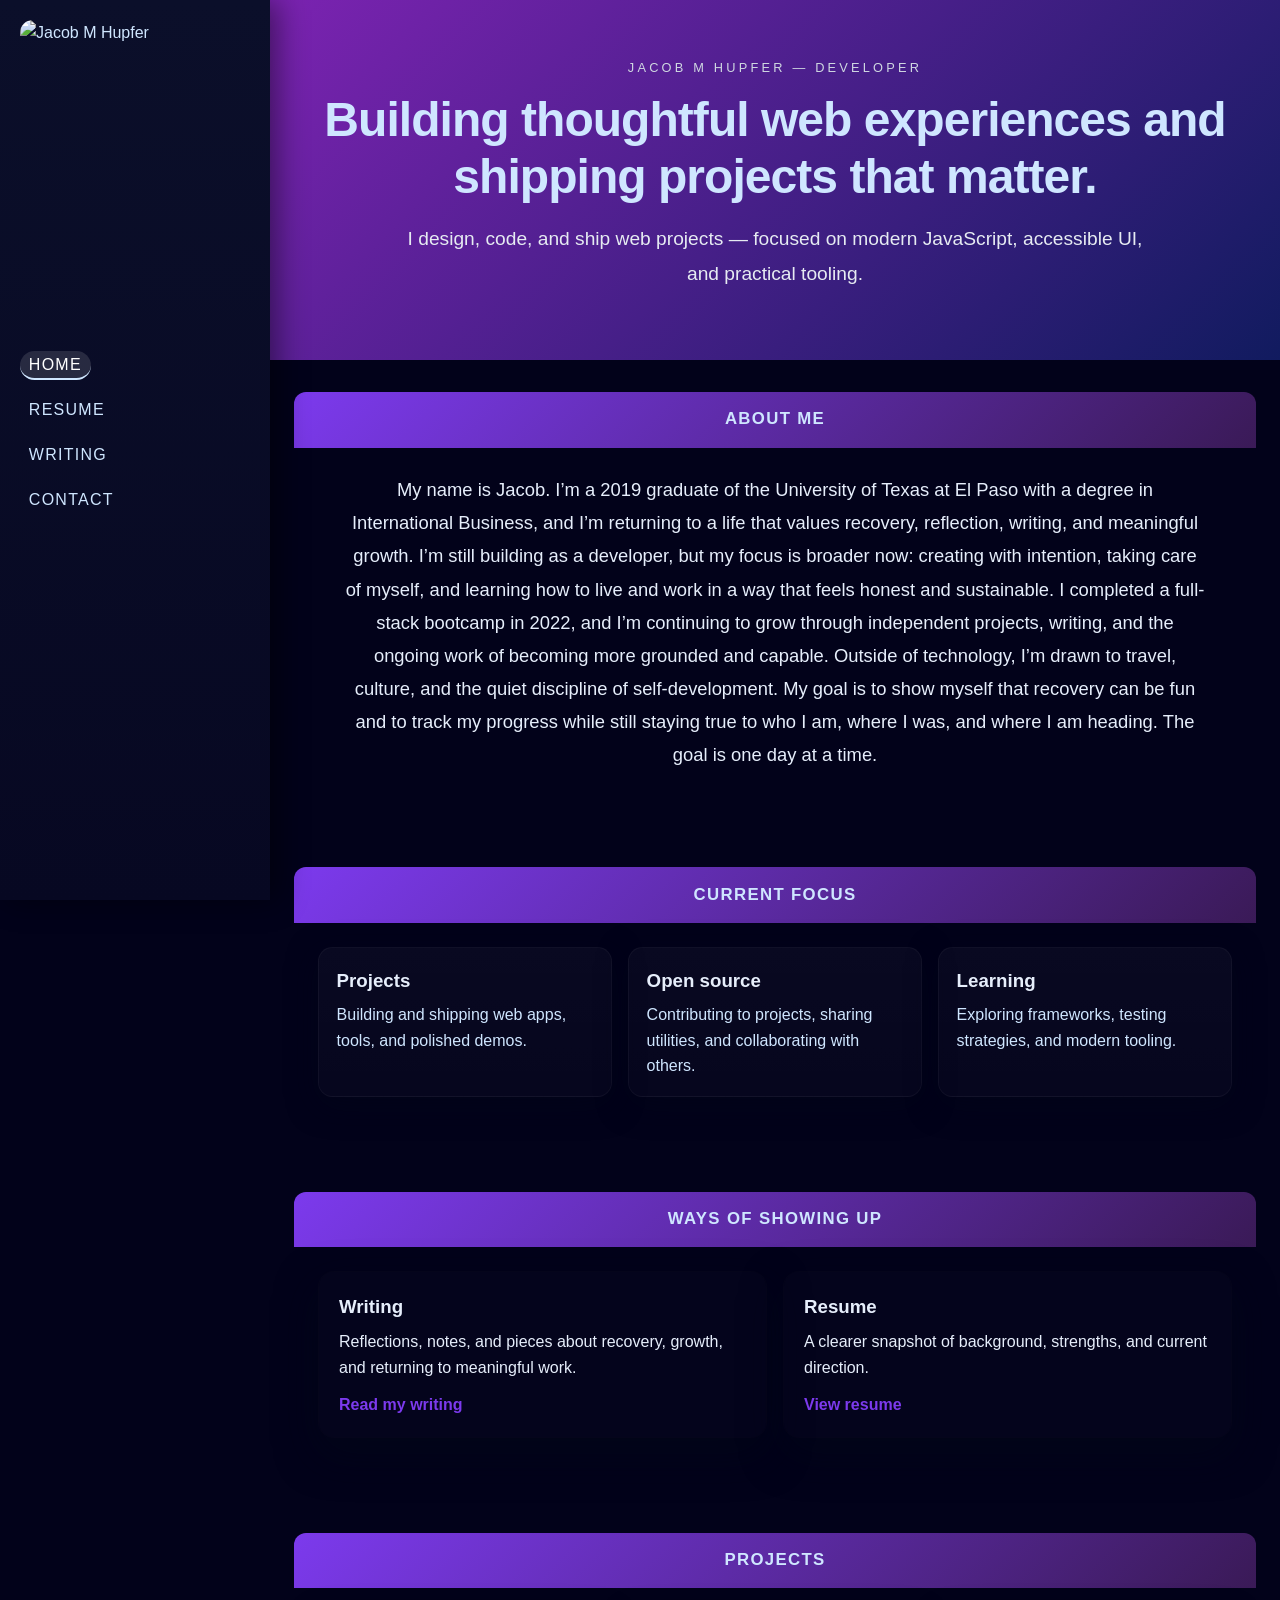
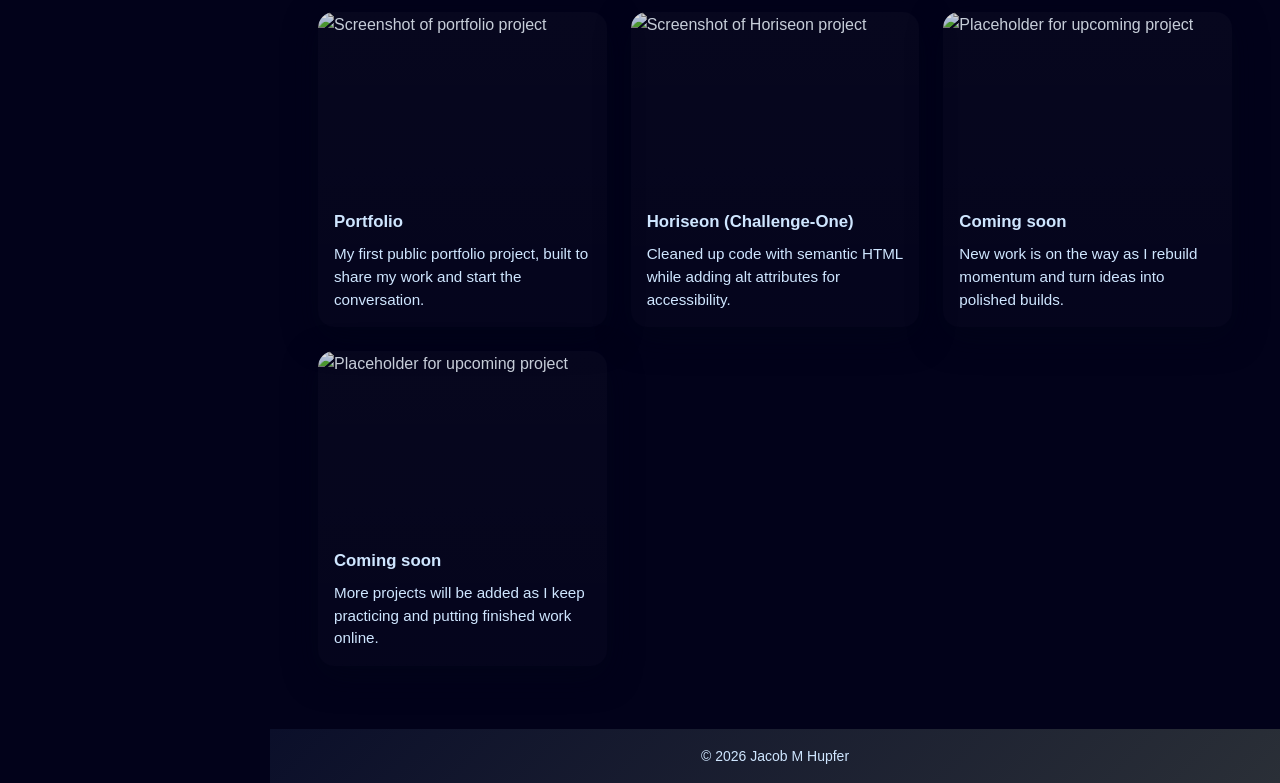
==== commit d4846d0c: "updating about me section on main page" ====
--- a/index.html
+++ b/index.html
@@ -39,13 +39,15 @@
             <section class="biography fade-in">
                 <h2 id="bio">About Me</h2>
                 <p>
-                    My name is Jake. I’m a 2019 graduate of the University of Texas at El Paso with a degree in International
+                    My name is Jacob. I’m a 2019 graduate of the University of Texas at El Paso with a degree in International
                     Business, and I’m returning to a life that values recovery, reflection, writing, and meaningful growth.
                     I’m still building as a developer, but my focus is broader now: creating with intention, taking care of
                     myself, and learning how to live and work in a way that feels honest and sustainable. I completed a
                     full-stack bootcamp in 2022, and I’m continuing to grow through independent projects, writing, and the
                     ongoing work of becoming more grounded and capable. Outside of technology, I’m drawn to travel,
-                    culture, and the quiet discipline of self-development.
+                    culture, and the quiet discipline of self-development. My goal is to show myself that recovery can be fun and to 
+                    track my progress while still staying true to who I am, where I was, and where I am heading. The goal is one day 
+                    at a time. 
                 </p>
             </section>
 
@@ -88,7 +90,7 @@
                 <div class="project-grid">
                     <article class="card">
                         <a href="https://jmhupfer.github.io/Challenge-02/" target="_blank" rel="noopener noreferrer">
-                            <img src="assets/images/love-coding.jpg" alt="Screenshot of portfolio project">
+                            <img src="assets/images/Andromeda.jpg" alt="Screenshot of portfolio project">
                         </a>
                         <div class="card-body">
                             <h3>Portfolio</h3>
@@ -98,7 +100,7 @@
 
                     <article class="card">
                         <a href="https://jmhupfer.github.io/Challenge-One/" target="_blank" rel="noopener noreferrer">
-                            <img src="assets/images/hacienda.jpg" alt="Screenshot of Horiseon project">
+                            <img src="assets/images/Andromeda.jpg" alt="Screenshot of Horiseon project">
                         </a>
                         <div class="card-body">
                             <h3>Horiseon (Challenge-One)</h3>
@@ -107,7 +109,7 @@
                     </article>
 
                     <article class="card">
-                        <img src="assets/images/black-and-white-city.jpg" alt="Placeholder for upcoming project">
+                        <img src="assets/images/Andromeda.jpg" alt="Placeholder for upcoming project">
                         <div class="card-body">
                             <h3>Coming soon</h3>
                             <p>New work is on the way as I rebuild momentum and turn ideas into polished builds.</p>
@@ -115,7 +117,7 @@
                     </article>
 
                     <article class="card">
-                        <img src="assets/images/black-and-white-city.jpg" alt="Placeholder for upcoming project">
+                        <img src="assets/images/Andromeda.jpg" alt="Placeholder for upcoming project">
                         <div class="card-body">
                             <h3>Coming soon</h3>
                             <p>More projects will be added as I keep practicing and putting finished work online.</p>
--- a/assets/css/style.css
+++ b/assets/css/style.css
@@ -6,6 +6,9 @@
   --color-light: #cfe6ff; /* muted light */
   --color-accent: #7c3aed; /* violet */
   --color-accent-2: #00d4ff; /* cyan accent */
+  --color-accent-3: #3a1a57; /* red accent */
+  --color-space: #7b23b1; /* deep space */
+  --color-space-2: #111b5f; /* navy/indigo */
   --shadow: 0 16px 40px rgba(2, 6, 23, 0.6);
 }
 
@@ -116,7 +119,7 @@
 }
 
 .site-header {
-  background: linear-gradient(135deg, var(--color-dark) 0%, #36404c 100%);
+  background: linear-gradient(135deg, var(--color-space) 0%, var(--color-space-2) 100%);
   color: var(--color-light);
   padding: 3.4rem 1.5rem 2.8rem;
 }
@@ -193,7 +196,7 @@
 main h2 {
   text-align: center;
   padding: 0.9rem 1rem;
-  background: linear-gradient(135deg, var(--color-black), #2d313a);
+  background: linear-gradient(135deg, var(--color-accent), var(--color-accent-3));
   color: var(--color-light);
   text-transform: uppercase;
   font-size: 1.05rem;
@@ -228,10 +231,11 @@
 
 .focus-card {
   padding: 1.1rem;
-  background: rgba(255, 255, 255, 0.8);
-  border: 1px solid rgba(19, 21, 26, 0.07);
+  background: linear-gradient(180deg, rgba(255,255,255,0.03), rgba(255,255,255,0.02));
+  border: 1px solid rgba(255,255,255,0.04);
   border-radius: 0.9rem;
-  box-shadow: var(--shadow);
+  box-shadow: 0 8px 30px rgba(2,6,23,0.5);
+  color: var(--color-light);
 }
 
 .focus-card h3 {
@@ -249,10 +253,10 @@
 .card {
   display: flex;
   flex-direction: column;
-  background: rgba(255, 255, 255, 0.95);
+  background: linear-gradient(180deg, rgba(255,255,255,0.02), rgba(255,255,255,0.01));
   border-radius: 1rem;
   overflow: hidden;
-  box-shadow: var(--shadow);
+  box-shadow: 0 10px 32px rgba(2,6,23,0.55);
   transition: transform 0.2s ease, box-shadow 0.2s ease;
 }
 
@@ -270,7 +274,8 @@
   width: 100%;
   aspect-ratio: 16 / 10;
   object-fit: cover;
-  transition: opacity 0.2s ease;
+  transition: opacity 0.24s ease, filter 0.24s ease;
+  filter: brightness(0.86) saturate(1.02);
 }
 
 .card a:hover img,
@@ -280,7 +285,7 @@
 
 .card-body {
   padding: 1rem;
-  color: var(--color-black);
+  color: var(--color-light);
   flex: 1;
 }
 
@@ -337,7 +342,7 @@
 
 .path-card {
   padding: 1.25rem;
-  background: rgba(255, 255, 255, 0.9);
+  background: rgba(255,255,255,0.01);
   border: 1px solid rgba(19, 21, 26, 0.07);
   border-radius: 1rem;
   box-shadow: var(--shadow);
@@ -359,9 +364,9 @@
   grid-template-columns: repeat(auto-fit, minmax(270px, 1fr));
   gap: 1.2rem;
   padding: 1.5rem;
-  background: rgba(255, 255, 255, 0.82);
+  background: linear-gradient(180deg, rgba(255,255,255,0.02), rgba(255,255,255,0.01));
   border-radius: 1rem;
-  box-shadow: var(--shadow);
+  box-shadow: 0 10px 30px rgba(2,6,23,0.5);
 }
 
 .contact-details {
@@ -454,9 +459,9 @@
 
 .subpage-content .intro,
 .subpage-content .section-card {
-  background: rgba(255, 255, 255, 0.9);
+  background: linear-gradient(180deg, rgba(255,255,255,0.03), rgba(255,255,255,0.02));
   border-radius: 1rem;
-  box-shadow: var(--shadow);
+  box-shadow: 0 10px 30px rgba(2,6,23,0.5);
   padding: 1.2rem 1.3rem;
   margin-bottom: 1rem;
 }
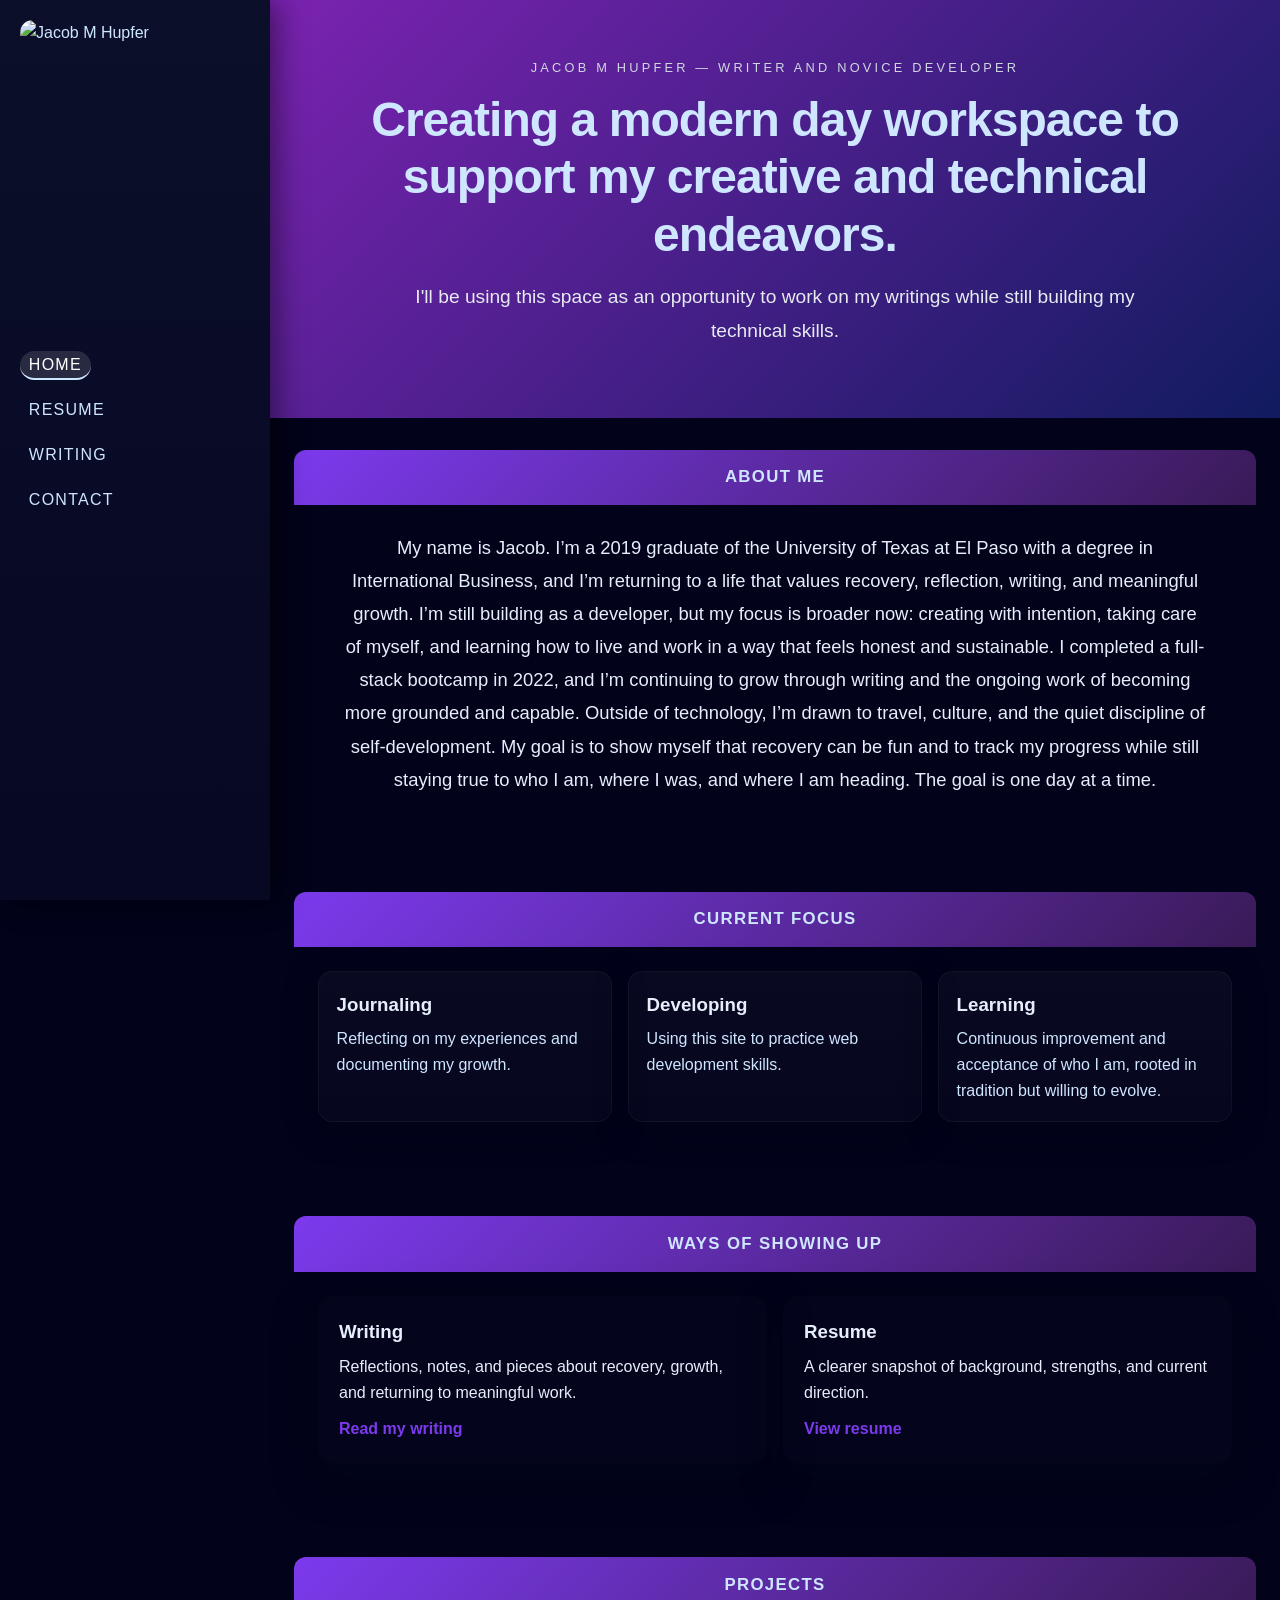
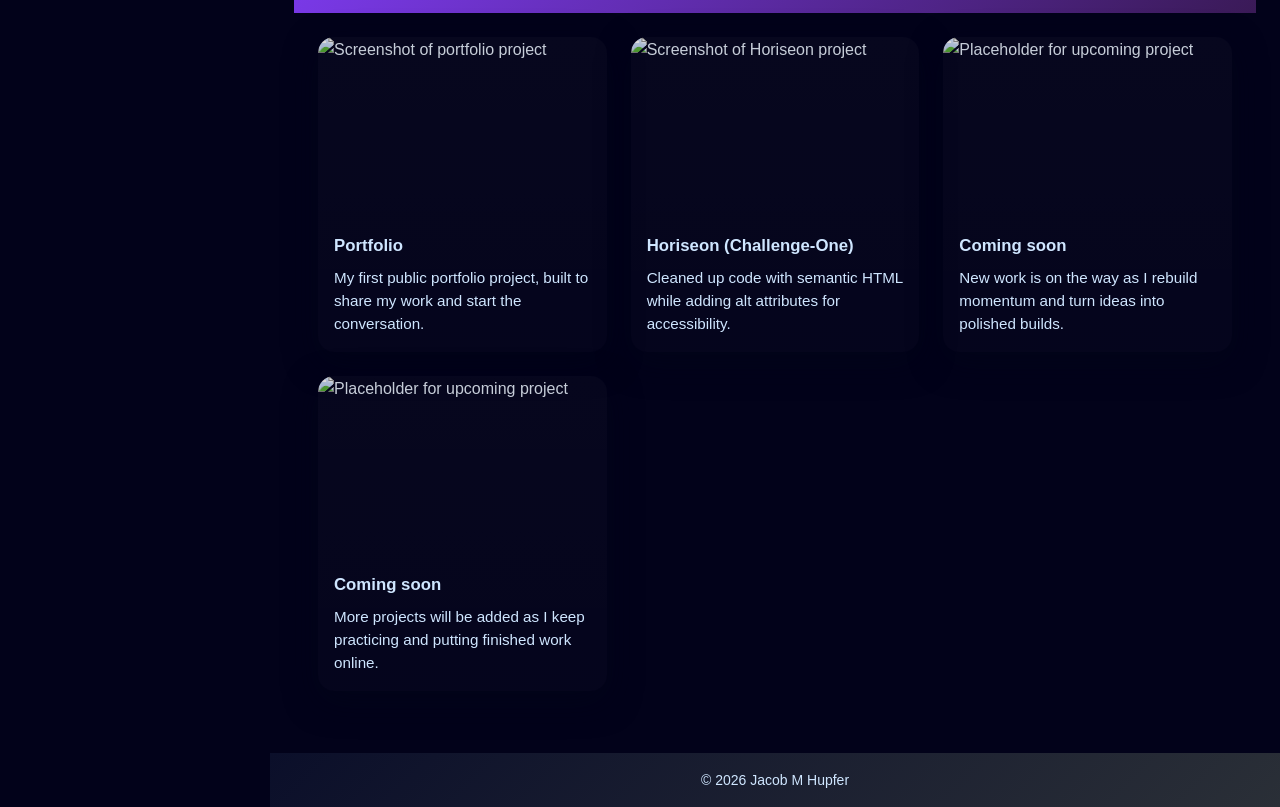
==== commit c22dcb3d: "updating wording on index.html" ====
--- a/index.html
+++ b/index.html
@@ -29,9 +29,9 @@
     <div class="page-content">
         <header class="site-header">
             <div class="hero-content">
-                <p class="eyebrow">Jacob M Hupfer — Developer</p>
-                <h1>Building thoughtful web experiences and shipping projects that matter.</h1>
-                <p class="hero-copy">I design, code, and ship web projects — focused on modern JavaScript, accessible UI, and practical tooling.</p>
+                <p class="eyebrow">Jacob M Hupfer — Writer and Novice Developer</p>
+                <h1>Creating a modern day workspace to support my creative and technical endeavors.</h1>
+                <p class="hero-copy">I'll be using this space as an opportunity to work on my writings while still building my technical skills.</p>
             </div>
         </header>
 
@@ -43,7 +43,7 @@
                     Business, and I’m returning to a life that values recovery, reflection, writing, and meaningful growth.
                     I’m still building as a developer, but my focus is broader now: creating with intention, taking care of
                     myself, and learning how to live and work in a way that feels honest and sustainable. I completed a
-                    full-stack bootcamp in 2022, and I’m continuing to grow through independent projects, writing, and the
+                    full-stack bootcamp in 2022, and I’m continuing to grow through writing and the
                     ongoing work of becoming more grounded and capable. Outside of technology, I’m drawn to travel,
                     culture, and the quiet discipline of self-development. My goal is to show myself that recovery can be fun and to 
                     track my progress while still staying true to who I am, where I was, and where I am heading. The goal is one day 
@@ -55,16 +55,16 @@
                 <h2 id="focus">Current Focus</h2>
                 <div class="focus-grid">
                         <article class="focus-card">
-                            <h3>Projects</h3>
-                            <p>Building and shipping web apps, tools, and polished demos.</p>
+                            <h3>Journaling</h3>
+                            <p>Reflecting on my experiences and documenting my growth.</p>
                         </article>
                         <article class="focus-card">
-                            <h3>Open source</h3>
-                            <p>Contributing to projects, sharing utilities, and collaborating with others.</p>
+                            <h3>Developing</h3>
+                            <p>Using this site to practice web development skills.</p>
                         </article>
                         <article class="focus-card">
                             <h3>Learning</h3>
-                            <p>Exploring frameworks, testing strategies, and modern tooling.</p>
+                            <p>Continuous improvement and acceptance of who I am, rooted in tradition but willing to evolve.</p>
                         </article>
                 </div>
             </section>
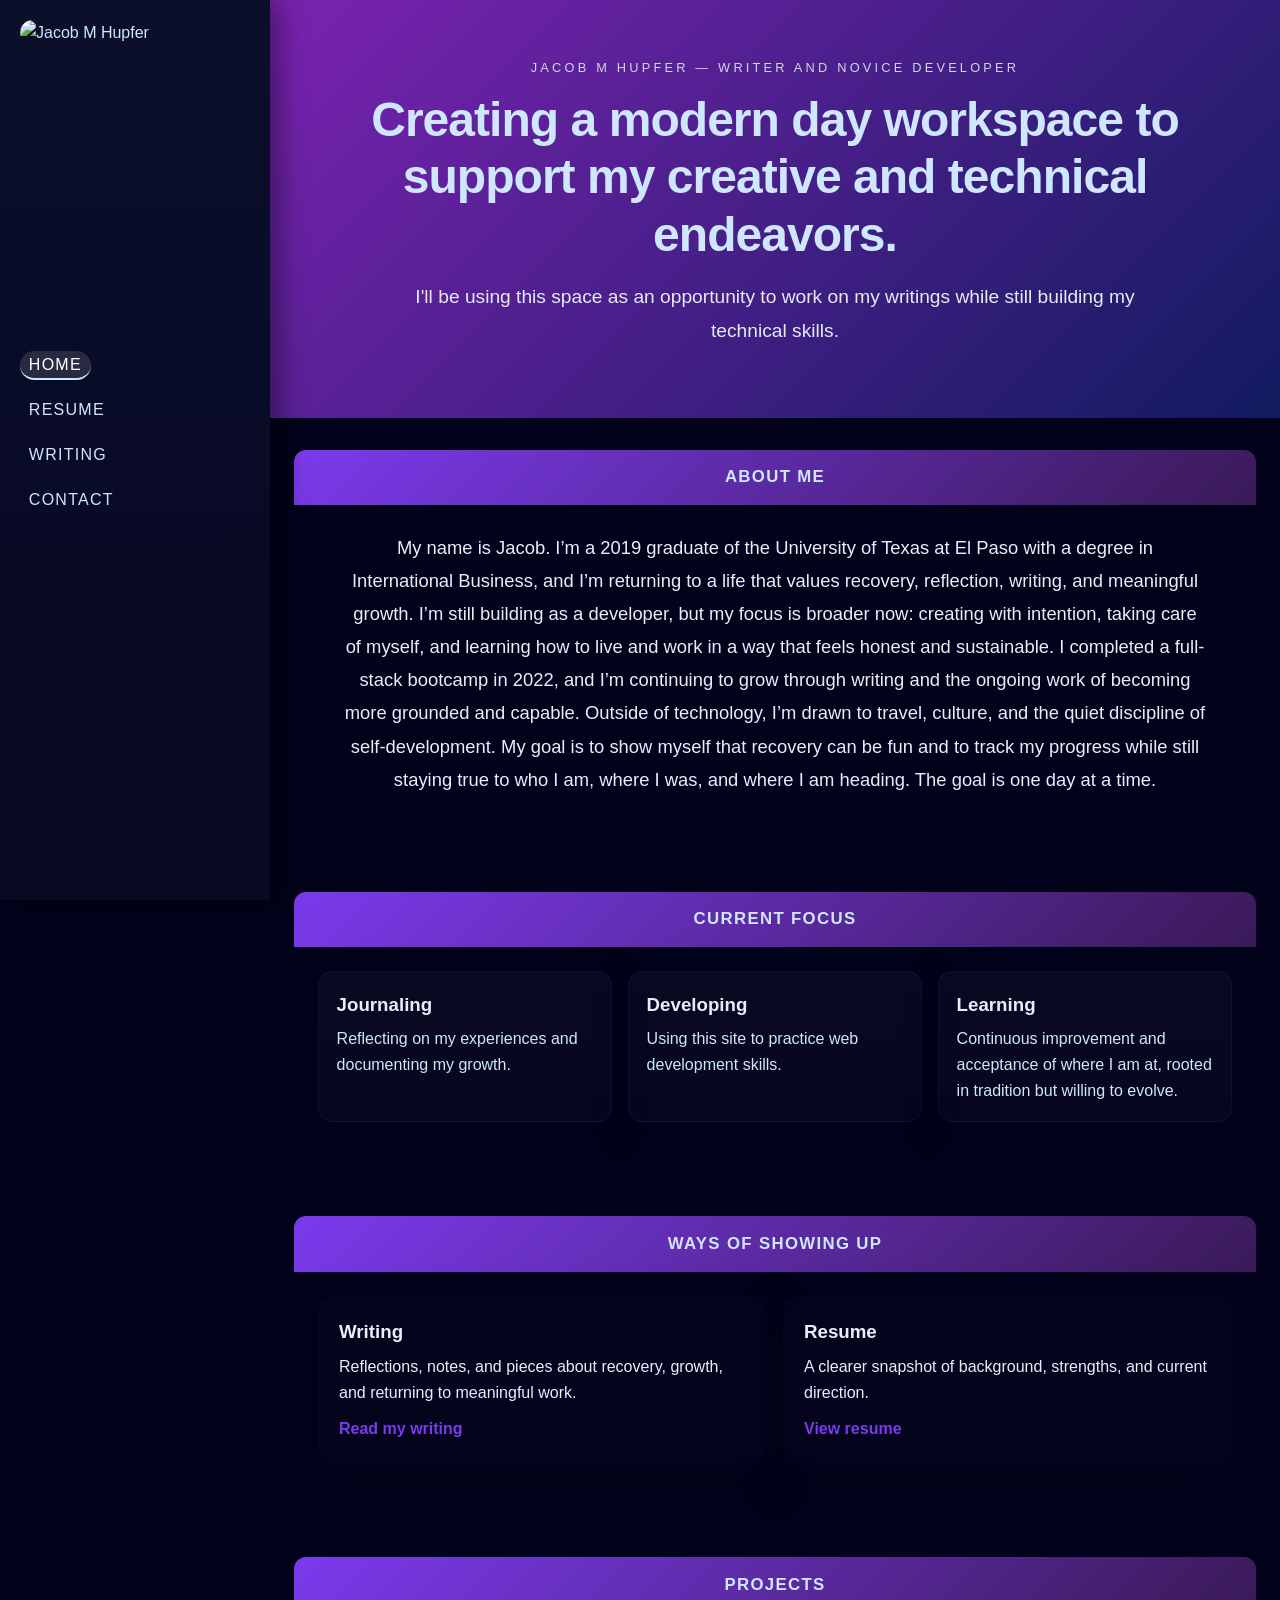
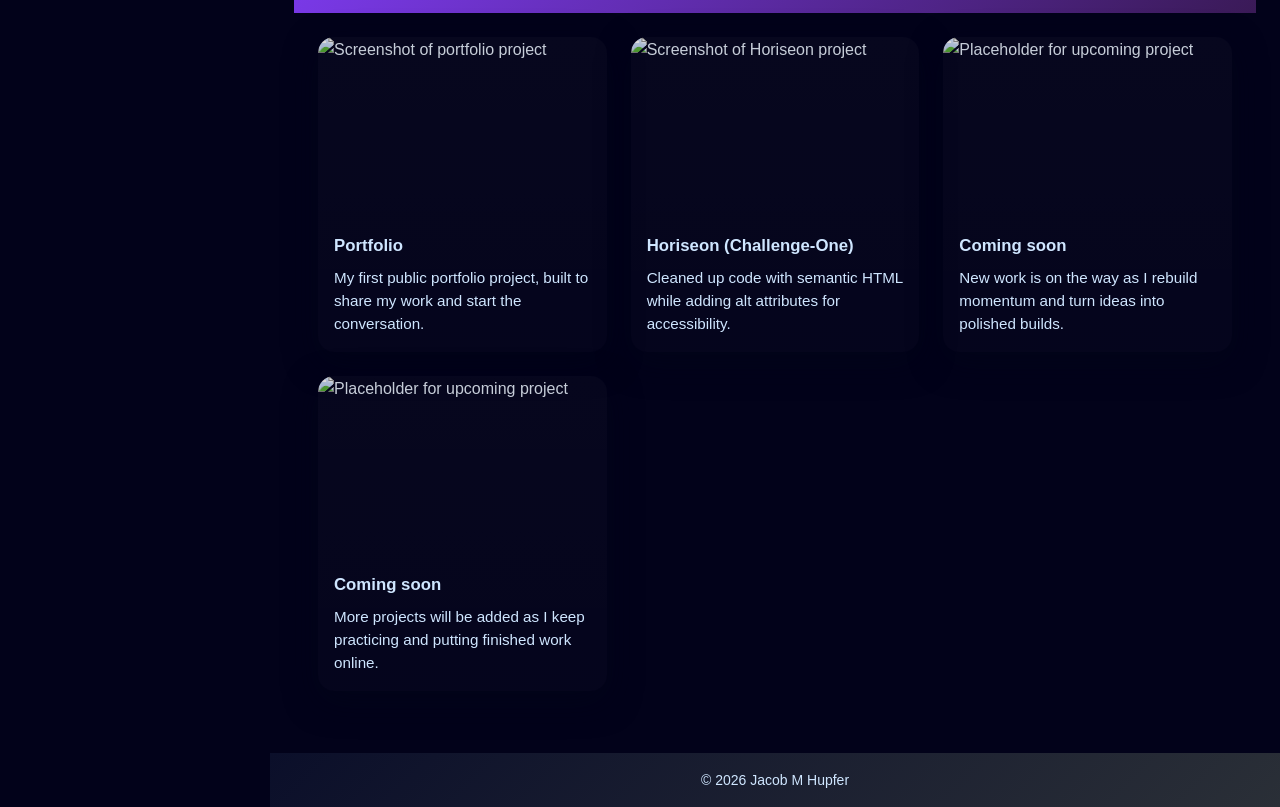
==== commit 2dec12a9: "minor wording changes in index.html" ====
--- a/index.html
+++ b/index.html
@@ -64,7 +64,7 @@
                         </article>
                         <article class="focus-card">
                             <h3>Learning</h3>
-                            <p>Continuous improvement and acceptance of who I am, rooted in tradition but willing to evolve.</p>
+                            <p>Continuous improvement and acceptance of where I am at, rooted in tradition but willing to evolve.</p>
                         </article>
                 </div>
             </section>
